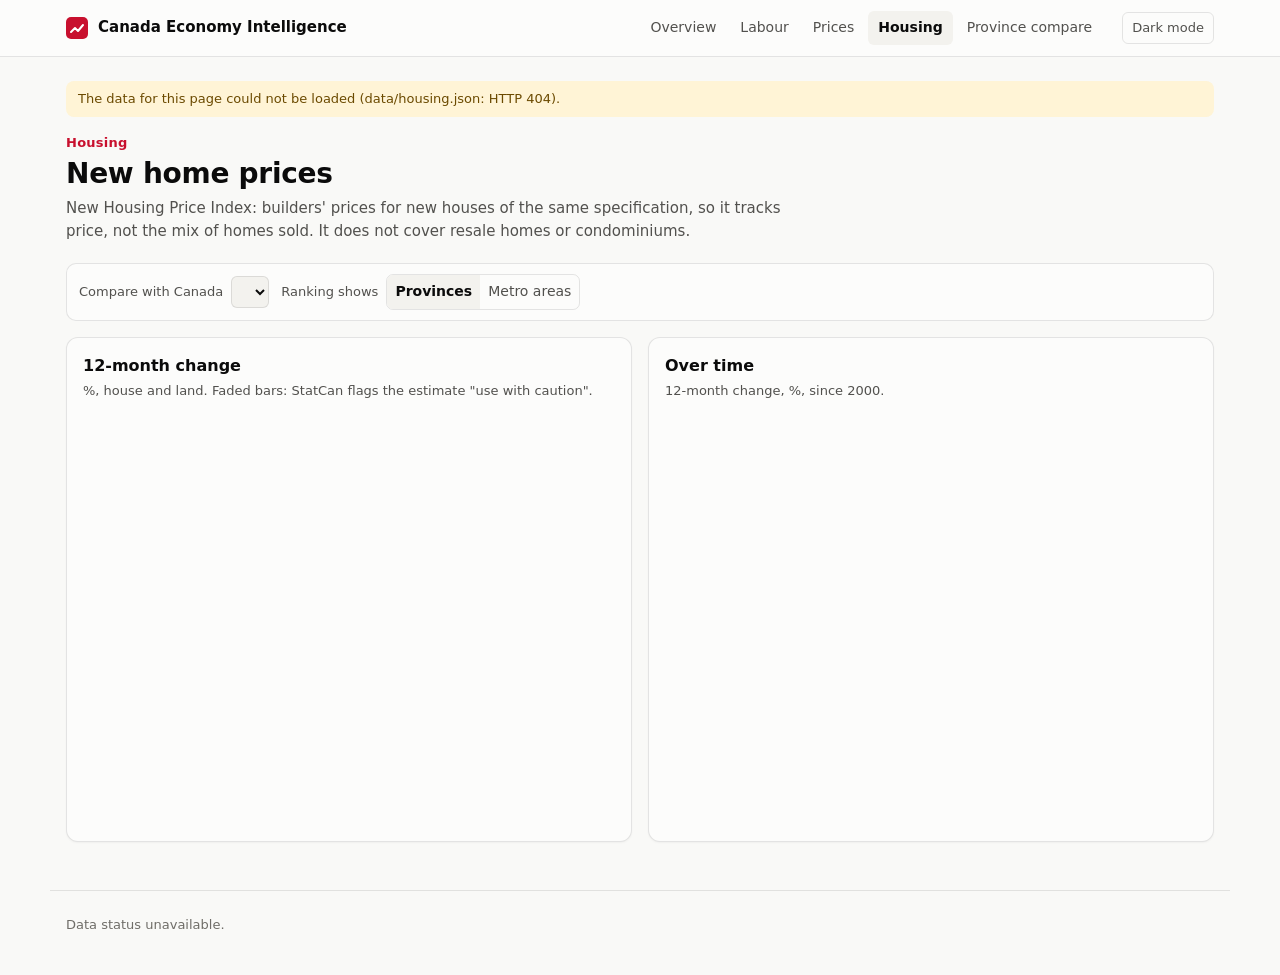
==== site/housing.html @ 03321aa4 "Phase 5: five-page static dashboard with table views, dark mode and deploy workflow" ====
<!doctype html>
<html lang="en">
<head>
  <meta charset="utf-8">
  <meta name="viewport" content="width=device-width, initial-scale=1">
  <title>New housing prices</title>
  <meta name="description" content="New home prices by province and metro area from the New Housing Price Index.">
  <link rel="icon" href="assets/favicon.svg" type="image/svg+xml">
  <link rel="stylesheet" href="assets/style.css">
  <script src="assets/plotly.min.js"></script>
  <script src="assets/app.js"></script>
</head>
<body>
<header id="top"></header>
<main>
  <div class="page-head">
    <div class="eyebrow">Housing</div>
    <h1>New home prices</h1>
    <p>New Housing Price Index: builders' prices for new houses of the same specification, so it tracks price,
      not the mix of homes sold. It does not cover resale homes or condominiums.</p>
  </div>

  <div class="filters">
    <label>Compare with Canada <select id="geo"></select></label>
    <label>Ranking shows
      <span class="seg" id="level">
        <button type="button" data-level="province" aria-pressed="true">Provinces</button>
        <button type="button" data-level="metro" aria-pressed="false">Metro areas</button>
      </span>
    </label>
  </div>

  <div class="grid grid-2">
    <div class="card">
      <h2 id="rank-title">12-month change</h2>
      <p class="sub">%, house and land. Faded bars: StatCan flags the estimate "use with caution".</p>
      <div class="chart tall" id="rank" role="img" aria-label="New home price change by geography"></div>
    </div>
    <div class="card">
      <h2 id="trend-title">Over time</h2>
      <p class="sub">12-month change, %, since 2000.</p>
      <div class="chart tall" id="trend" role="img" aria-label="New home price change over time"></div>
    </div>
  </div>
</main>
<footer id="foot"></footer>

<script>
App.init();
let data, geo = "Ontario", level = "province";

function render() {
  const rows = data.latest.filter((r) => r.geo_level === level).sort((a, b) => a.yoy_pct - b.yoy_pct);
  const canada = data.latest.find((r) => r.geo === "Canada");
  document.getElementById("rank-title").textContent =
    `12-month change, ${App.month(canada.month)} (Canada ${App.signed(canada.yoy_pct)}%)`;
  App.chart("rank", (t) => ({
    data: [{ y: rows.map((r) => r.geo.replace(/, [^,]+$/, "")), x: rows.map((r) => r.yoy_pct), type: "bar", orientation: "h",
      marker: { color: rows.map((r) => (r.geo === geo ? t.s2 : t.s1)), opacity: rows.map((r) => (r.use_with_caution ? 0.4 : 1)) },
      customdata: rows.map((r) => (r.use_with_caution ? " (use with caution)" : "")),
      hovertemplate: "%{y}: %{x:+.1f}%%{customdata}<extra></extra>" }],
    layout: { hovermode: "closest", bargap: 0.3, margin: { t: 26 },
      xaxis: { type: "linear", ticksuffix: "%", showgrid: true, zeroline: true, hoverformat: "" },
      yaxis: { showgrid: false, tickfont: { size: 11 } },
      shapes: [{ type: "line", xref: "x", yref: "paper", x0: canada.yoy_pct, x1: canada.yoy_pct, y0: 0, y1: 1,
        line: { color: t.ink2, width: 1 } }],
      annotations: [{ x: canada.yoy_pct, y: 1, xref: "x", yref: "paper", yanchor: "bottom", text: "Canada",
        showarrow: false, font: { size: 11, color: t.ink2 } }] },
  }), () => ({ head: ["Geography", "12-month change (%)", "Use with caution?"],
    rows: [...rows].reverse().map((r) => [r.geo, App.signed(r.yoy_pct), r.use_with_caution ? "yes" : "no"]) }));

  const a = data.series.Canada, b = data.series[geo];
  document.getElementById("trend-title").textContent = `${geo} vs Canada`;
  App.chart("trend", (t) => ({
    data: [
      { x: App.dates(a.month), y: a.v, type: "scatter", mode: "lines", name: "Canada",
        line: { color: t.s1, width: 2 }, hovertemplate: "%{y:+.1f}%<extra>Canada</extra>" },
      ...(geo === "Canada" ? [] : [{ x: App.dates(b.month), y: b.v, type: "scatter", mode: "lines", name: geo,
        line: { color: t.s2, width: 2 }, hovertemplate: `%{y:+.1f}%<extra>${geo}</extra>` }]),
    ],
    layout: { showlegend: true, yaxis: { ticksuffix: "%", zeroline: true } },
  }), () => ({ head: ["Month", "Canada (%)", `${geo} (%)`],
    rows: b.month.map((m, i) => [App.month(m), App.signed(a.v[a.month.indexOf(m)]), App.signed(b.v[i])]).reverse() }));
}

(async () => {
  try {
    data = await App.json("housing");
    App.geoSelect("geo", data.geos.filter((g) => g !== "Canada"), geo, (g) => { geo = g; render(); });
    document.querySelectorAll("#level button").forEach((btn) => btn.addEventListener("click", () => {
      document.querySelectorAll("#level button").forEach((x) => x.setAttribute("aria-pressed", x === btn));
      level = btn.dataset.level; render();
    }));
    render();
  } catch (err) { App.fail(err); }
})();
</script>
</body>
</html>
---- site/assets/style.css ----
/* Canada Economy Intelligence Platform: one stylesheet for every page.
   Colours are tokens, defined once for light and once for dark. Dark values are chosen
   steps of the same ramps, validated against the dark surface, not an automatic inversion. */

:root {
  color-scheme: light;
  --page: #f9f9f7;
  --surface: #fcfcfb;
  --surface-2: #f3f2ee;
  --ink: #0b0b0b;
  --ink-2: #52514e;
  --muted: #6f6d68;
  --grid: #e1e0d9;
  --axis: #c3c2b7;
  --border: rgba(11, 11, 11, 0.10);
  --accent: #c8102e;           /* Canadian red: brand accent only, never a data colour */
  --s1: #2a78d6;               /* series slot 1, blue */
  --s2: #eb6834;               /* series slot 2, orange */
  --s3: #1baf7a;               /* series slot 3, aqua */
  --neutral: #a9a79f;          /* de-emphasised marks */
  --band: rgba(42, 120, 214, 0.10);
  --pos: #2a78d6;              /* diverging pole: up */
  --neg: #e34948;              /* diverging pole: down */
  --good: #006300;
  --warn-bg: #fff4d6;
  --warn-ink: #6b4a00;
  --shadow: 0 1px 2px rgba(11, 11, 11, 0.04);
}

@media (prefers-color-scheme: dark) {
  :root:not([data-theme="light"]) {
    color-scheme: dark;
    --page: #0d0d0d;
    --surface: #1a1a19;
    --surface-2: #232321;
    --ink: #ffffff;
    --ink-2: #c3c2b7;
    --muted: #9c9a92;
    --grid: #2c2c2a;
    --axis: #383835;
    --border: rgba(255, 255, 255, 0.10);
    --accent: #ff5a6e;
    --s1: #3987e5;
    --s2: #d95926;
    --s3: #199e70;
    --neutral: #5d5c57;
    --band: rgba(57, 135, 229, 0.16);
    --pos: #3987e5;
    --neg: #e66767;
    --good: #0ca30c;
    --warn-bg: #3a2f12;
    --warn-ink: #f5d27a;
    --shadow: none;
  }
}
:root[data-theme="dark"] {
  color-scheme: dark;
  --page: #0d0d0d;
  --surface: #1a1a19;
  --surface-2: #232321;
  --ink: #ffffff;
  --ink-2: #c3c2b7;
  --muted: #9c9a92;
  --grid: #2c2c2a;
  --axis: #383835;
  --border: rgba(255, 255, 255, 0.10);
  --accent: #ff5a6e;
  --s1: #3987e5;
  --s2: #d95926;
  --s3: #199e70;
  --neutral: #5d5c57;
  --band: rgba(57, 135, 229, 0.16);
  --pos: #3987e5;
  --neg: #e66767;
  --good: #0ca30c;
  --warn-bg: #3a2f12;
  --warn-ink: #f5d27a;
  --shadow: none;
}

* { box-sizing: border-box; }
html { -webkit-text-size-adjust: 100%; }
body {
  margin: 0;
  background: var(--page);
  color: var(--ink);
  font: 15px/1.55 system-ui, -apple-system, "Segoe UI", Roboto, sans-serif;
}
a { color: var(--s1); }
a:focus-visible, button:focus-visible, select:focus-visible, summary:focus-visible {
  outline: 2px solid var(--s1); outline-offset: 2px; border-radius: 4px;
}

/* ---------- header and nav ---------- */
.top {
  background: var(--surface);
  border-bottom: 1px solid var(--border);
  position: sticky; top: 0; z-index: 10;
}
.top-inner {
  max-width: 1180px; margin: 0 auto; padding: 0 16px;
  display: flex; align-items: center; gap: 20px; min-height: 56px; flex-wrap: wrap;
}
.brand { display: flex; align-items: center; gap: 10px; font-weight: 650; color: var(--ink); text-decoration: none; }
.brand-mark { width: 22px; height: 22px; flex: none; }
.nav { display: flex; gap: 4px; flex-wrap: wrap; margin-left: auto; }
.nav a {
  color: var(--ink-2); text-decoration: none; padding: 6px 10px; border-radius: 6px; font-size: 14px;
}
.nav a:hover { background: var(--surface-2); color: var(--ink); }
.nav a[aria-current="page"] { color: var(--ink); background: var(--surface-2); font-weight: 600; }
.theme-btn {
  border: 1px solid var(--border); background: transparent; color: var(--ink-2);
  border-radius: 6px; padding: 5px 9px; cursor: pointer; font: inherit; font-size: 13px;
}

main { max-width: 1180px; margin: 0 auto; padding: 24px 16px 48px; }
.page-head { margin: 8px 0 20px; }
.page-head h1 { font-size: 28px; line-height: 1.2; margin: 0 0 6px; letter-spacing: -0.01em; }
.page-head p { margin: 0; color: var(--ink-2); max-width: 760px; }
.eyebrow { color: var(--accent); font-size: 13px; font-weight: 600; letter-spacing: 0.02em; margin-bottom: 4px; }

/* ---------- filters: one row above the charts it scopes ---------- */
.filters {
  display: flex; gap: 12px; align-items: center; flex-wrap: wrap;
  margin: 0 0 16px; padding: 10px 12px; background: var(--surface);
  border: 1px solid var(--border); border-radius: 10px;
}
.filters label { font-size: 13px; color: var(--ink-2); display: flex; align-items: center; gap: 8px; }
select { max-width: 100%; min-width: 0; }
.filters label { min-width: 0; max-width: 100%; flex-wrap: wrap; }
#scorecard th { white-space: normal; vertical-align: bottom; min-width: 64px; }
select, .seg button {
  font: inherit; font-size: 14px; color: var(--ink); background: var(--surface-2);
  border: 1px solid var(--border); border-radius: 6px; padding: 6px 8px;
}
.seg { display: inline-flex; border: 1px solid var(--border); border-radius: 7px; overflow: hidden; }
.seg button { border: 0; border-radius: 0; cursor: pointer; background: transparent; color: var(--ink-2); }
.seg button[aria-pressed="true"] { background: var(--surface-2); color: var(--ink); font-weight: 600; }

/* ---------- cards and grid ---------- */
.grid { display: grid; gap: 16px; }
.grid-2 { grid-template-columns: repeat(2, minmax(0, 1fr)); }
.grid-3 { grid-template-columns: repeat(3, minmax(0, 1fr)); }
@media (max-width: 900px) { .grid-2, .grid-3 { grid-template-columns: minmax(0, 1fr); } }
@media (min-width: 560px) and (max-width: 900px) { .tiles.grid-3 { grid-template-columns: repeat(2, minmax(0, 1fr)); } }

.card {
  background: var(--surface); border: 1px solid var(--border); border-radius: 12px;
  padding: 16px 16px 12px; box-shadow: var(--shadow); min-width: 0;
}
.card h2 { font-size: 16px; margin: 0 0 2px; }
.card .sub { color: var(--ink-2); font-size: 13px; margin: 0 0 8px; }
.card .note { color: var(--muted); font-size: 12.5px; margin: 8px 0 0; }
.section-title { font-size: 18px; margin: 32px 0 12px; }

.chart { width: 100%; height: 320px; }
.chart.tall { height: 420px; }
.chart.short { height: 240px; }

/* ---------- stat tiles ---------- */
.tile { display: flex; flex-direction: column; gap: 2px; }
.tile .label { font-size: 13px; color: var(--ink-2); }
.tile .value { font-size: 34px; font-weight: 650; line-height: 1.15; letter-spacing: -0.02em; }
.tile .delta { font-size: 13px; color: var(--ink-2); }
.tile .asof { font-size: 12px; color: var(--muted); margin-top: auto; }
.tile svg { width: 100%; height: 40px; margin: 6px 0 2px; display: block; }
.pill {
  display: inline-block; font-size: 11.5px; padding: 1px 7px; border-radius: 999px;
  border: 1px solid var(--border); color: var(--ink-2); white-space: nowrap;
}
.pill.sig { border-color: var(--ink-2); color: var(--ink); }

/* ---------- table views ---------- */
details.data { margin-top: 8px; }
details.data summary { cursor: pointer; color: var(--ink-2); font-size: 13px; }
.table-wrap { max-height: 280px; overflow: auto; margin-top: 8px; border: 1px solid var(--border); border-radius: 8px; }
table { border-collapse: collapse; width: 100%; font-size: 13px; }
th, td { padding: 6px 10px; text-align: right; border-bottom: 1px solid var(--grid); white-space: nowrap; }
th:first-child, td:first-child { text-align: left; }
th { position: sticky; top: 0; background: var(--surface-2); font-weight: 600; color: var(--ink-2); }
td { font-variant-numeric: tabular-nums; }
th.sortable { cursor: pointer; }
th.sortable:hover { color: var(--ink); }

/* ---------- lists and notices ---------- */
.anoms { list-style: none; margin: 0; padding: 0; }
.anoms li { padding: 10px 0; border-bottom: 1px solid var(--grid); display: flex; gap: 12px; align-items: baseline; }
.anoms li:last-child { border-bottom: 0; }
.anoms .z { font-variant-numeric: tabular-nums; color: var(--ink-2); font-size: 13px; min-width: 64px; }
.notice {
  background: var(--warn-bg); color: var(--warn-ink); border-radius: 8px;
  padding: 8px 12px; font-size: 13px; margin: 0 0 16px;
}
.verdict { font-size: 13px; padding: 8px 10px; border-radius: 8px; background: var(--surface-2); color: var(--ink-2); margin-top: 8px; }
.verdict b { color: var(--ink); }

/* ---------- footer ---------- */
footer {
  max-width: 1180px; margin: 0 auto; padding: 24px 16px 40px; color: var(--muted); font-size: 13px;
  border-top: 1px solid var(--border);
}
footer a { color: var(--ink-2); }
.health { display: inline-flex; align-items: center; gap: 6px; }
.dot { width: 8px; height: 8px; border-radius: 50%; display: inline-block; }

@media (max-width: 560px) {
  .page-head h1 { font-size: 23px; }
  .tile .value { font-size: 28px; }
  .chart { height: 280px; }
  .chart.tall { height: 360px; }
  .nav { margin-left: 0; }
}
@media print { .top, .filters, details.data, .theme-btn { display: none; } }
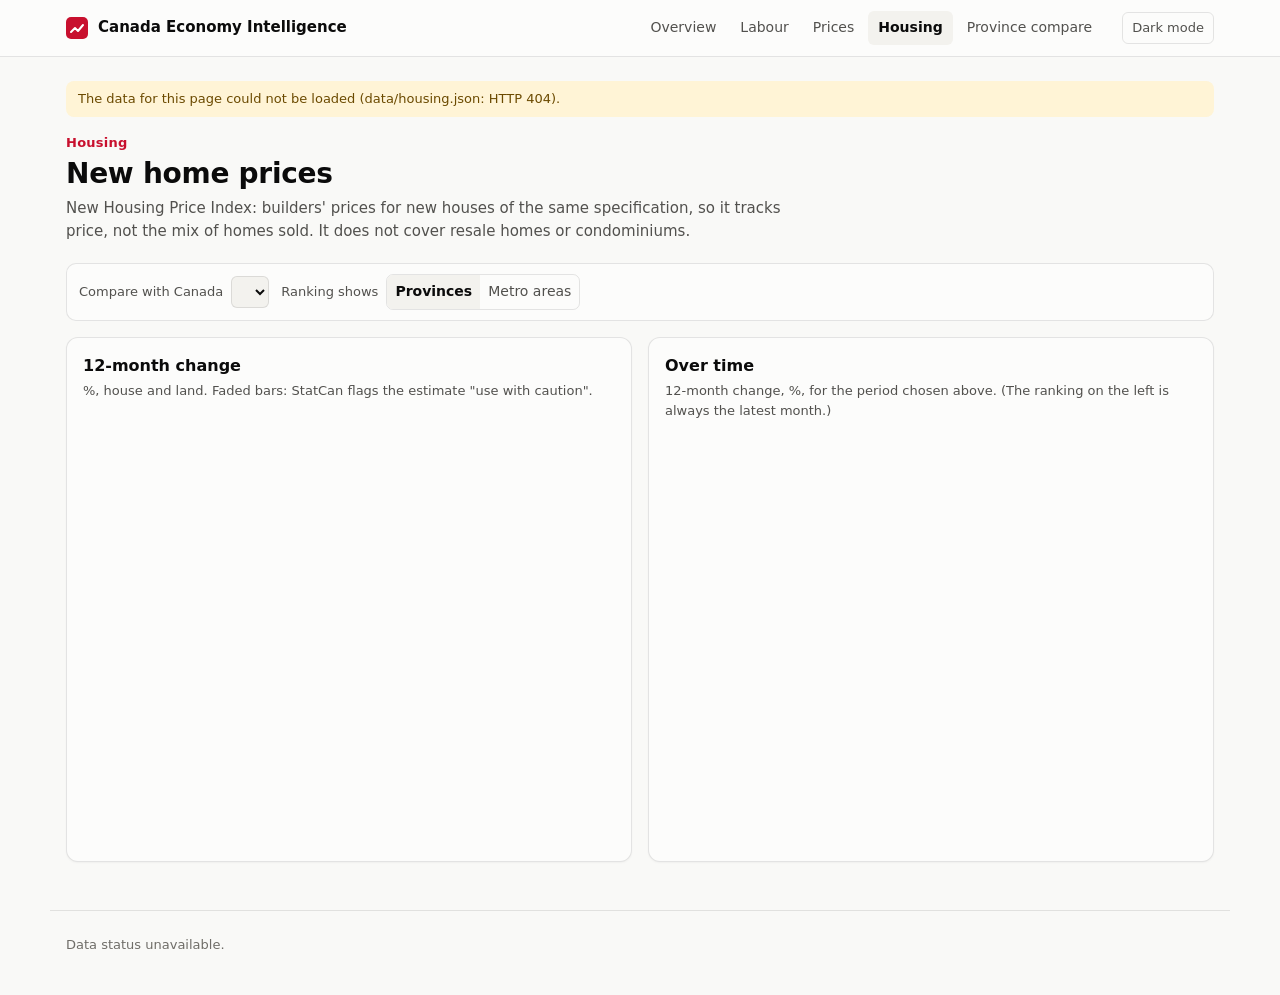
==== commit 32a6da37: "Dashboard: date range control with presets and Month/Year custom range over full StatCan history" ====
--- a/site/housing.html
+++ b/site/housing.html
@@ -28,6 +28,7 @@
         <button type="button" data-level="metro" aria-pressed="false">Metro areas</button>
       </span>
     </label>
+    <div class="range" id="range"></div>
   </div>
 
   <div class="grid grid-2">
@@ -38,7 +39,7 @@
     </div>
     <div class="card">
       <h2 id="trend-title">Over time</h2>
-      <p class="sub">12-month change, %, since 2000.</p>
+      <p class="sub">12-month change, %, for the period chosen above. (The ranking on the left is always the latest month.)</p>
       <div class="chart tall" id="trend" role="img" aria-label="New home price change over time"></div>
     </div>
   </div>
@@ -47,7 +48,7 @@
 
 <script>
 App.init();
-let data, geo = "Ontario", level = "province";
+let data, range, geo = "Ontario", level = "province";
 
 function render() {
   const rows = data.latest.filter((r) => r.geo_level === level).sort((a, b) => a.yoy_pct - b.yoy_pct);
@@ -69,7 +70,8 @@
   }), () => ({ head: ["Geography", "12-month change (%)", "Use with caution?"],
     rows: [...rows].reverse().map((r) => [r.geo, App.signed(r.yoy_pct), r.use_with_caution ? "yes" : "no"]) }));
 
-  const a = data.series.Canada, b = data.series[geo];
+  const r = range.get();
+  const a = App.sliceRange(data.series.Canada, r), b = App.sliceRange(data.series[geo], r);
   document.getElementById("trend-title").textContent = `${geo} vs Canada`;
   App.chart("trend", (t) => ({
     data: [
@@ -86,7 +88,15 @@
 (async () => {
   try {
     data = await App.json("housing");
-    App.geoSelect("geo", data.geos.filter((g) => g !== "Canada"), geo, (g) => { geo = g; render(); });
+    // Earliest month: the first month where either line has a 12-month change to show.
+    const bounds = () => {
+      const firsts = [data.series.Canada, data.series[geo]].map((c) => c.month[c.v.findIndex((v) => v != null)]);
+      const m = data.series.Canada.month;
+      range.setBounds(firsts.sort()[0], m[m.length - 1]);
+    };
+    range = App.rangeControl("range", render);
+    App.geoSelect("geo", data.geos.filter((g) => g !== "Canada"), geo, (g) => { geo = g; bounds(); render(); });
+    bounds();
     document.querySelectorAll("#level button").forEach((btn) => btn.addEventListener("click", () => {
       document.querySelectorAll("#level button").forEach((x) => x.setAttribute("aria-pressed", x === btn));
       level = btn.dataset.level; render();
--- a/site/assets/style.css
+++ b/site/assets/style.css
@@ -138,6 +138,14 @@
 .seg button { border: 0; border-radius: 0; cursor: pointer; background: transparent; color: var(--ink-2); }
 .seg button[aria-pressed="true"] { background: var(--surface-2); color: var(--ink); font-weight: 600; }
 
+.range { display: flex; flex-wrap: wrap; gap: 8px 14px; align-items: center; }
+.custom-range { display: flex; flex-wrap: wrap; gap: 8px 16px; }
+.custom-range[hidden] { display: none; }
+.pick { display: inline-flex; align-items: center; gap: 6px; }
+.pick-label { font-size: 13px; color: var(--ink-2); }
+.range-note { flex-basis: 100%; font-size: 12.5px; color: var(--muted); }
+.seg { flex-wrap: wrap; }
+
 /* ---------- cards and grid ---------- */
 .grid { display: grid; gap: 16px; }
 .grid-2 { grid-template-columns: repeat(2, minmax(0, 1fr)); }
@@ -209,6 +217,16 @@
   .tile .value { font-size: 28px; }
   .chart { height: 280px; }
   .chart.tall { height: 360px; }
-  .nav { margin-left: 0; }
-}
+  /* Phones: brand and theme button share row one; page links become one swipeable row.
+     The header stops being sticky so it never covers a fifth of a small screen. */
+  .top { position: static; }
+  .top-inner { gap: 6px 12px; padding-top: 8px; padding-bottom: 6px; }
+  .theme-btn { order: 2; margin-left: auto; padding: 4px 8px; }
+  .brand { font-size: 14px; gap: 8px; }
+  .nav { order: 3; width: 100%; margin: 0 -16px; padding: 0 16px; flex-wrap: nowrap; overflow-x: auto;
+         scrollbar-width: none; -webkit-overflow-scrolling: touch; }
+  .nav::-webkit-scrollbar { display: none; }
+  .nav a { white-space: nowrap; }
+}
+@media (max-width: 380px) { .brand-long { display: none; } }
 @media print { .top, .filters, details.data, .theme-btn { display: none; } }
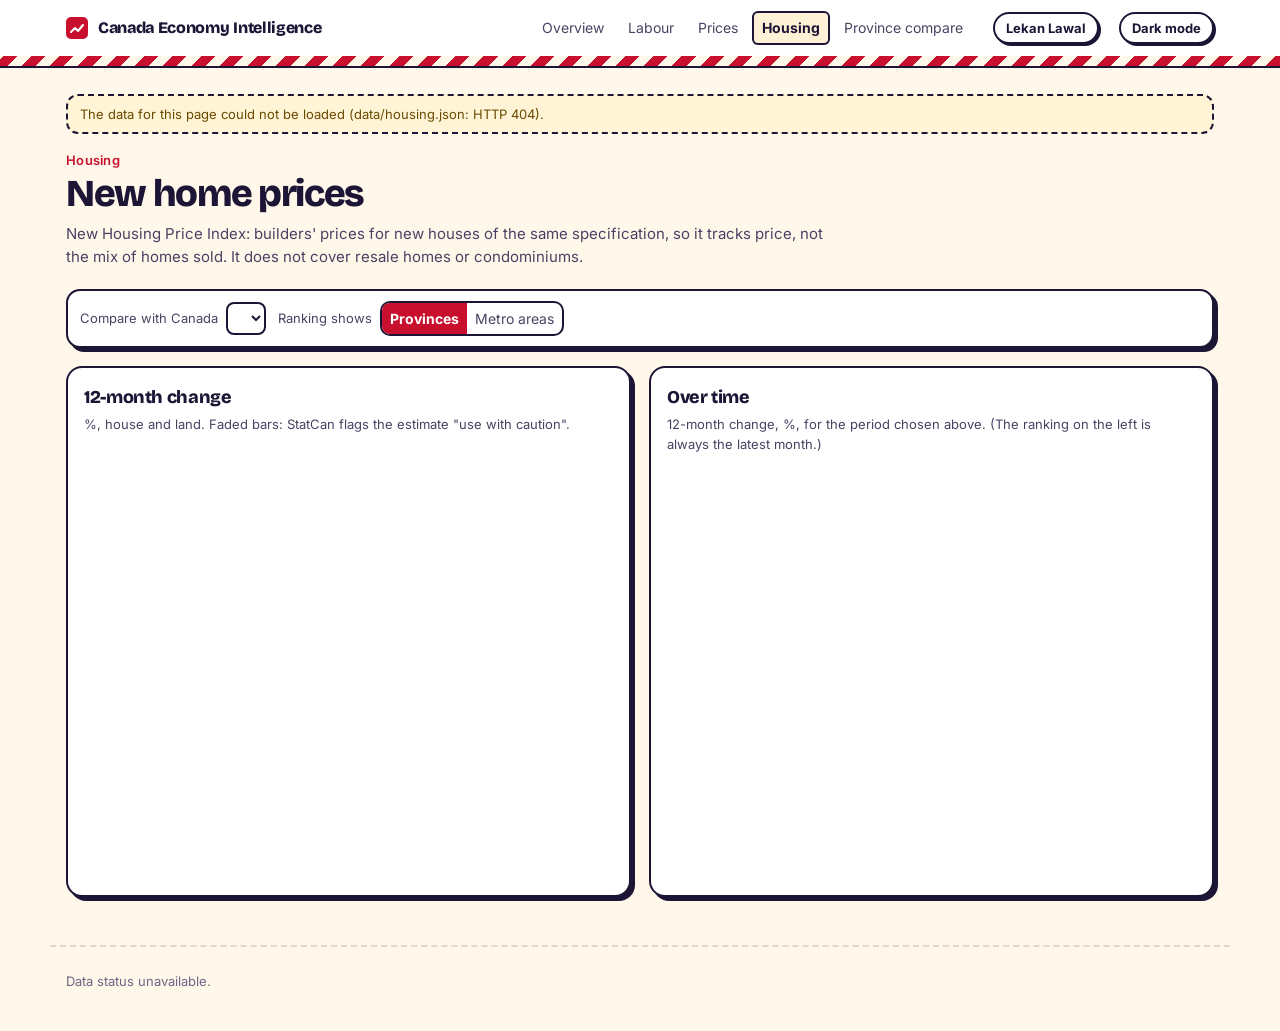
==== commit 30c180d7: "Portfolio bar: a way back to all projects, and island tour progress Co-Authored-By: Claude Opus 5.5 " ====
--- a/site/housing.html
+++ b/site/housing.html
@@ -9,6 +9,7 @@
   <link rel="stylesheet" href="assets/style.css">
   <script src="assets/plotly.min.js"></script>
   <script src="assets/app.js"></script>
+<script src="https://lekanlawal1.github.io/portfolio-site/portfolio-bar.js" data-project="econ" defer></script>
 </head>
 <body>
 <header id="top"></header>
--- a/site/assets/style.css
+++ b/site/assets/style.css
@@ -1,18 +1,20 @@
+@import url("https://fonts.googleapis.com/css2?family=Bricolage+Grotesque:opsz,wght@12..96,600;12..96,800&family=Inter:wght@400;500;600;700&display=swap");
 /* Canada Economy Intelligence Platform: one stylesheet for every page.
    Colours are tokens, defined once for light and once for dark. Dark values are chosen
    steps of the same ramps, validated against the dark surface, not an automatic inversion. */
 
 :root {
   color-scheme: light;
-  --page: #f9f9f7;
-  --surface: #fcfcfb;
-  --surface-2: #f3f2ee;
-  --ink: #0b0b0b;
-  --ink-2: #52514e;
-  --muted: #6f6d68;
-  --grid: #e1e0d9;
-  --axis: #c3c2b7;
-  --border: rgba(11, 11, 11, 0.10);
+  --page: #FFF7EA;
+  --surface: #FFFFFF;
+  --surface-2: #FFF1D6;
+  --ink: #1D1535;
+  --ink-2: #4A4263;
+  --muted: #6E6787;
+  --grid: #EADFCB;
+  --axis: #C9BCA3;
+  --border: rgba(29, 21, 53, 0.14);
+  --edge: #1D1535;               /* the portfolio's ink outline */
   --accent: #c8102e;           /* Canadian red: brand accent only, never a data colour */
   --s1: #2a78d6;               /* series slot 1, blue */
   --s2: #eb6834;               /* series slot 2, orange */
@@ -24,21 +26,22 @@
   --good: #006300;
   --warn-bg: #fff4d6;
   --warn-ink: #6b4a00;
-  --shadow: 0 1px 2px rgba(11, 11, 11, 0.04);
+  --shadow: 4px 4px 0 var(--edge);
 }
 
 @media (prefers-color-scheme: dark) {
   :root:not([data-theme="light"]) {
     color-scheme: dark;
-    --page: #0d0d0d;
-    --surface: #1a1a19;
-    --surface-2: #232321;
-    --ink: #ffffff;
-    --ink-2: #c3c2b7;
-    --muted: #9c9a92;
-    --grid: #2c2c2a;
-    --axis: #383835;
-    --border: rgba(255, 255, 255, 0.10);
+    --page: #15112B;
+    --surface: #1D1840;
+    --surface-2: #2A2357;
+    --ink: #FFF4E2;
+    --ink-2: #D6CDEB;
+    --muted: #A79FC4;
+    --grid: #2E2758;
+    --axis: #463D7A;
+    --border: rgba(255, 244, 226, 0.14);
+    --edge: #070513;
     --accent: #ff5a6e;
     --s1: #3987e5;
     --s2: #d95926;
@@ -50,20 +53,21 @@
     --good: #0ca30c;
     --warn-bg: #3a2f12;
     --warn-ink: #f5d27a;
-    --shadow: none;
+    --shadow: 4px 4px 0 var(--edge);
   }
 }
 :root[data-theme="dark"] {
   color-scheme: dark;
-  --page: #0d0d0d;
-  --surface: #1a1a19;
-  --surface-2: #232321;
-  --ink: #ffffff;
-  --ink-2: #c3c2b7;
-  --muted: #9c9a92;
-  --grid: #2c2c2a;
-  --axis: #383835;
-  --border: rgba(255, 255, 255, 0.10);
+  --page: #15112B;
+  --surface: #1D1840;
+  --surface-2: #2A2357;
+  --ink: #FFF4E2;
+  --ink-2: #D6CDEB;
+  --muted: #A79FC4;
+  --grid: #2E2758;
+  --axis: #463D7A;
+  --border: rgba(255, 244, 226, 0.14);
+    --edge: #070513;
   --accent: #ff5a6e;
   --s1: #3987e5;
   --s2: #d95926;
@@ -75,7 +79,7 @@
   --good: #0ca30c;
   --warn-bg: #3a2f12;
   --warn-ink: #f5d27a;
-  --shadow: none;
+  --shadow: 4px 4px 0 var(--edge);
 }
 
 * { box-sizing: border-box; }
@@ -84,7 +88,7 @@
   margin: 0;
   background: var(--page);
   color: var(--ink);
-  font: 15px/1.55 system-ui, -apple-system, "Segoe UI", Roboto, sans-serif;
+  font: 15px/1.55 Inter, system-ui, -apple-system, "Segoe UI", Roboto, sans-serif;
 }
 a { color: var(--s1); }
 a:focus-visible, button:focus-visible, select:focus-visible, summary:focus-visible {
@@ -94,49 +98,55 @@
 /* ---------- header and nav ---------- */
 .top {
   background: var(--surface);
-  border-bottom: 1px solid var(--border);
+  border-bottom: 2.5px solid var(--edge);
   position: sticky; top: 0; z-index: 10;
 }
+/* the striped band in the project's colour, as on the portfolio */
+.top::after { content: ""; position: absolute; left: 0; right: 0; top: 100%; height: 10px; border-bottom: 2.5px solid var(--edge);
+  background: var(--page) repeating-linear-gradient(-45deg, var(--accent) 0 10px, transparent 10px 20px); }
+h1, h2, .brand, .section-title, .tile .value { font-family: "Bricolage Grotesque", Inter, system-ui, sans-serif; }
 .top-inner {
   max-width: 1180px; margin: 0 auto; padding: 0 16px;
   display: flex; align-items: center; gap: 20px; min-height: 56px; flex-wrap: wrap;
 }
-.brand { display: flex; align-items: center; gap: 10px; font-weight: 650; color: var(--ink); text-decoration: none; }
+.brand { display: flex; align-items: center; gap: 10px; font-weight: 800; letter-spacing: -0.02em; font-size: 16px; color: var(--ink); text-decoration: none; }
+.home-link { font-size: 13px; font-weight: 700; color: var(--ink); text-decoration: none; padding: 4px 11px; border: 2px solid var(--edge); border-radius: 999px; background: var(--surface); box-shadow: 2px 2px 0 var(--edge); white-space: nowrap; }
+.home-link:hover { transform: translate(-1px, -1px); }
 .brand-mark { width: 22px; height: 22px; flex: none; }
 .nav { display: flex; gap: 4px; flex-wrap: wrap; margin-left: auto; }
 .nav a {
   color: var(--ink-2); text-decoration: none; padding: 6px 10px; border-radius: 6px; font-size: 14px;
 }
 .nav a:hover { background: var(--surface-2); color: var(--ink); }
-.nav a[aria-current="page"] { color: var(--ink); background: var(--surface-2); font-weight: 600; }
+.nav a[aria-current="page"] { color: var(--ink); background: var(--surface-2); font-weight: 700; box-shadow: inset 0 0 0 2px var(--edge); }
 .theme-btn {
-  border: 1px solid var(--border); background: transparent; color: var(--ink-2);
-  border-radius: 6px; padding: 5px 9px; cursor: pointer; font: inherit; font-size: 13px;
-}
-
-main { max-width: 1180px; margin: 0 auto; padding: 24px 16px 48px; }
+  border: 2px solid var(--edge); background: var(--surface); color: var(--ink);
+  border-radius: 999px; padding: 4px 11px; cursor: pointer; font: inherit; font-size: 13px; font-weight: 700; box-shadow: 2px 2px 0 var(--edge);
+}
+
+main { max-width: 1180px; margin: 0 auto; padding: 36px 16px 48px; }
 .page-head { margin: 8px 0 20px; }
-.page-head h1 { font-size: 28px; line-height: 1.2; margin: 0 0 6px; letter-spacing: -0.01em; }
+.page-head h1 { font-size: 38px; line-height: 1.05; margin: 0 0 8px; letter-spacing: -0.035em; font-weight: 800; }
 .page-head p { margin: 0; color: var(--ink-2); max-width: 760px; }
 .eyebrow { color: var(--accent); font-size: 13px; font-weight: 600; letter-spacing: 0.02em; margin-bottom: 4px; }
 
 /* ---------- filters: one row above the charts it scopes ---------- */
 .filters {
   display: flex; gap: 12px; align-items: center; flex-wrap: wrap;
-  margin: 0 0 16px; padding: 10px 12px; background: var(--surface);
-  border: 1px solid var(--border); border-radius: 10px;
+  margin: 0 0 18px; padding: 10px 12px; background: var(--surface);
+  border: 2.5px solid var(--edge); border-radius: 14px; box-shadow: var(--shadow);
 }
 .filters label { font-size: 13px; color: var(--ink-2); display: flex; align-items: center; gap: 8px; }
 select { max-width: 100%; min-width: 0; }
 .filters label { min-width: 0; max-width: 100%; flex-wrap: wrap; }
 #scorecard th { white-space: normal; vertical-align: bottom; min-width: 64px; }
 select, .seg button {
-  font: inherit; font-size: 14px; color: var(--ink); background: var(--surface-2);
-  border: 1px solid var(--border); border-radius: 6px; padding: 6px 8px;
-}
-.seg { display: inline-flex; border: 1px solid var(--border); border-radius: 7px; overflow: hidden; }
+  font: inherit; font-size: 14px; color: var(--ink); background: var(--surface);
+  border: 2px solid var(--edge); border-radius: 8px; padding: 5px 8px;
+}
+.seg { display: inline-flex; border: 2px solid var(--edge); border-radius: 10px; overflow: hidden; }
 .seg button { border: 0; border-radius: 0; cursor: pointer; background: transparent; color: var(--ink-2); }
-.seg button[aria-pressed="true"] { background: var(--surface-2); color: var(--ink); font-weight: 600; }
+.seg button[aria-pressed="true"] { background: var(--accent); color: #fff; font-weight: 700; }
 
 .range { display: flex; flex-wrap: wrap; gap: 8px 14px; align-items: center; }
 .custom-range { display: flex; flex-wrap: wrap; gap: 8px 16px; }
@@ -147,29 +157,42 @@
 .seg { flex-wrap: wrap; }
 
 /* ---------- cards and grid ---------- */
-.grid { display: grid; gap: 16px; }
+.grid { display: grid; gap: 18px; }
 .grid-2 { grid-template-columns: repeat(2, minmax(0, 1fr)); }
 .grid-3 { grid-template-columns: repeat(3, minmax(0, 1fr)); }
 @media (max-width: 900px) { .grid-2, .grid-3 { grid-template-columns: minmax(0, 1fr); } }
 @media (min-width: 560px) and (max-width: 900px) { .tiles.grid-3 { grid-template-columns: repeat(2, minmax(0, 1fr)); } }
 
 .card {
-  background: var(--surface); border: 1px solid var(--border); border-radius: 12px;
+  background: var(--surface); border: 2.5px solid var(--edge); border-radius: 16px;
   padding: 16px 16px 12px; box-shadow: var(--shadow); min-width: 0;
 }
-.card h2 { font-size: 16px; margin: 0 0 2px; }
+.card h2 { font-size: 18px; margin: 0 0 2px; letter-spacing: -0.02em; font-weight: 800; }
 .card .sub { color: var(--ink-2); font-size: 13px; margin: 0 0 8px; }
 .card .note { color: var(--muted); font-size: 12.5px; margin: 8px 0 0; }
-.section-title { font-size: 18px; margin: 32px 0 12px; }
+.section-title { font-size: 24px; margin: 36px 0 14px; letter-spacing: -0.03em; font-weight: 800; }
 
 .chart { width: 100%; height: 320px; }
 .chart.tall { height: 420px; }
 .chart.short { height: 240px; }
 
+/* ---------- "what it means for you" ---------- */
+.sowhat-head { display: flex; flex-wrap: wrap; align-items: baseline; justify-content: space-between; gap: 8px 16px; margin-top: 36px; }
+.sowhat-head .section-title { margin: 0; }
+.sowhat-geo { font-size: 13px; color: var(--ink-2); display: inline-flex; align-items: center; gap: 8px; }
+.sowhat-sub { color: var(--ink-2); font-size: 13.5px; margin: 6px 0 14px; max-width: 760px; }
+.sowhat-card { display: flex; flex-direction: column; gap: 6px; }
+.sowhat-card h3 { font-family: "Bricolage Grotesque", Inter, sans-serif; font-weight: 800; font-size: 22px; letter-spacing: -0.02em; line-height: 1.15; margin: 0 0 2px; }
+.sowhat-card p { margin: 0; font-size: 14px; color: var(--ink-2); }
+.sowhat-card p.note { margin-top: auto; padding-top: 6px; font-size: 12px; color: var(--muted); }
+.sowhat-who { display: inline-flex; align-items: center; gap: 8px; align-self: flex-start; font-size: 12px; font-weight: 700; color: var(--ink);
+  border: 2px solid var(--edge); border-radius: 999px; padding: 2px 10px 2px 4px; background: var(--surface-2); }
+.sowhat-who span { display: inline-grid; place-items: center; width: 20px; height: 20px; border-radius: 50%; background: var(--accent); color: #fff; font-size: 12px; }
+
 /* ---------- stat tiles ---------- */
 .tile { display: flex; flex-direction: column; gap: 2px; }
 .tile .label { font-size: 13px; color: var(--ink-2); }
-.tile .value { font-size: 34px; font-weight: 650; line-height: 1.15; letter-spacing: -0.02em; }
+.tile .value { font-size: 36px; font-weight: 800; line-height: 1.12; letter-spacing: -0.03em; }
 .tile .delta { font-size: 13px; color: var(--ink-2); }
 .tile .asof { font-size: 12px; color: var(--muted); margin-top: auto; }
 .tile svg { width: 100%; height: 40px; margin: 6px 0 2px; display: block; }
@@ -182,11 +205,11 @@
 /* ---------- table views ---------- */
 details.data { margin-top: 8px; }
 details.data summary { cursor: pointer; color: var(--ink-2); font-size: 13px; }
-.table-wrap { max-height: 280px; overflow: auto; margin-top: 8px; border: 1px solid var(--border); border-radius: 8px; }
+.table-wrap { max-height: 280px; overflow: auto; margin-top: 8px; border: 2px solid var(--edge); border-radius: 10px; }
 table { border-collapse: collapse; width: 100%; font-size: 13px; }
 th, td { padding: 6px 10px; text-align: right; border-bottom: 1px solid var(--grid); white-space: nowrap; }
 th:first-child, td:first-child { text-align: left; }
-th { position: sticky; top: 0; background: var(--surface-2); font-weight: 600; color: var(--ink-2); }
+th { position: sticky; top: 0; background: var(--surface-2); font-weight: 700; color: var(--ink); }
 td { font-variant-numeric: tabular-nums; }
 th.sortable { cursor: pointer; }
 th.sortable:hover { color: var(--ink); }
@@ -197,7 +220,7 @@
 .anoms li:last-child { border-bottom: 0; }
 .anoms .z { font-variant-numeric: tabular-nums; color: var(--ink-2); font-size: 13px; min-width: 64px; }
 .notice {
-  background: var(--warn-bg); color: var(--warn-ink); border-radius: 8px;
+  background: var(--warn-bg); color: var(--warn-ink); border-radius: 12px; border: 2px dashed var(--edge);
   padding: 8px 12px; font-size: 13px; margin: 0 0 16px;
 }
 .verdict { font-size: 13px; padding: 8px 10px; border-radius: 8px; background: var(--surface-2); color: var(--ink-2); margin-top: 8px; }
@@ -206,27 +229,83 @@
 /* ---------- footer ---------- */
 footer {
   max-width: 1180px; margin: 0 auto; padding: 24px 16px 40px; color: var(--muted); font-size: 13px;
-  border-top: 1px solid var(--border);
+  border-top: 2px dashed var(--border);
 }
 footer a { color: var(--ink-2); }
 .health { display: inline-flex; align-items: center; gap: 6px; }
 .dot { width: 8px; height: 8px; border-radius: 50%; display: inline-block; }
 
 @media (max-width: 560px) {
-  .page-head h1 { font-size: 23px; }
+  .page-head h1 { font-size: 28px; }
+  .home-link { order: 2; padding: 3px 9px; font-size: 12px; }
   .tile .value { font-size: 28px; }
   .chart { height: 280px; }
   .chart.tall { height: 360px; }
   /* Phones: brand and theme button share row one; page links become one swipeable row.
      The header stops being sticky so it never covers a fifth of a small screen. */
-  .top { position: static; }
+  .top { position: relative; }
+  main { padding-top: 28px; }
   .top-inner { gap: 6px 12px; padding-top: 8px; padding-bottom: 6px; }
-  .theme-btn { order: 2; margin-left: auto; padding: 4px 8px; }
+  .theme-btn { order: 2; margin-left: 0; padding: 3px 9px; }
+  .brand { margin-right: auto; }
   .brand { font-size: 14px; gap: 8px; }
   .nav { order: 3; width: 100%; margin: 0 -16px; padding: 0 16px; flex-wrap: nowrap; overflow-x: auto;
          scrollbar-width: none; -webkit-overflow-scrolling: touch; }
   .nav::-webkit-scrollbar { display: none; }
   .nav a { white-space: nowrap; }
 }
-@media (max-width: 380px) { .brand-long { display: none; } }
+@media (max-width: 560px) { .brand-long { display: none; } .brand { font-size: 15px; } }
 @media print { .top, .filters, details.data, .theme-btn { display: none; } }
+
+/* ---- your inflation rate */
+.mine { align-items: start; }
+.mine-tools { display: flex; gap: 8px; flex-wrap: wrap; margin-bottom: 10px; }
+.mine-btn { font: 600 13px Inter, sans-serif; padding: 6px 12px; border: 2px solid var(--edge); border-radius: 999px; background: var(--surface-2); color: var(--ink); cursor: pointer; }
+.mine-btn:hover { background: var(--surface); }
+.mine-row { display: grid; grid-template-columns: minmax(0, 1fr) 128px; gap: 12px; align-items: center; padding: 8px 0; border-top: 1px solid var(--grid); }
+.mine-row:first-child { border-top: 0; }
+.mine-label b { display: block; font-size: 14px; }
+.mine-label small { display: block; font-size: 12px; color: var(--muted); line-height: 1.35; }
+.mine-input { display: flex; align-items: center; gap: 4px; border: 2px solid var(--border); border-radius: 10px; padding: 0 8px; background: var(--surface); }
+.mine-input:focus-within { border-color: var(--s1); }
+.mine-input span { color: var(--muted); font-weight: 600; }
+.mine-input input { width: 100%; border: 0; background: transparent; color: var(--ink); font: 600 15px Inter, sans-serif; padding: 8px 0; text-align: right; font-variant-numeric: tabular-nums; }
+.mine-input input:focus { outline: none; }
+.mine-total { margin: 10px 0 0; font-size: 14px; color: var(--ink-2); text-align: right; }
+.mine-hero { display: grid; grid-template-columns: 1fr 1fr; gap: 10px; }
+.mine-hero div { background: var(--surface-2); border-radius: 14px; padding: 12px 14px; }
+.mine-hero span { display: block; font-size: 12.5px; color: var(--ink-2); font-weight: 600; }
+.mine-hero b { display: block; font: 800 34px/1.1 "Bricolage Grotesque", Inter, sans-serif; letter-spacing: -0.03em; color: var(--ink); margin-top: 2px; font-variant-numeric: tabular-nums; }
+.mine-hero div:last-child b { color: var(--ink-2); }
+.mine-sentence { font-size: 14.5px; color: var(--ink); margin: 12px 0 4px; }
+.mine-h3 { font-size: 15px; margin: 16px 0 4px; }
+.mine-legend { font-size: 12px; color: var(--muted); margin: 0 0 8px; display: flex; flex-wrap: wrap; align-items: center; gap: 4px 10px; }
+.mine-legend i { display: inline-block; width: 10px; height: 10px; border-radius: 2px; margin-right: -6px; }
+.mine-legend i.up, .mine-track .fill.up { background: var(--pos); }
+.mine-legend i.down, .mine-track .fill.down { background: var(--neg); }
+.mine-legend span { margin-left: auto; }
+.mine-bar { display: grid; grid-template-columns: minmax(0, 150px) minmax(0, 1fr) 76px; gap: 10px; align-items: center; padding: 4px 2px; border-radius: 6px; cursor: default; }
+.mine-bar:hover, .mine-bar:focus { background: var(--surface-2); outline: none; }
+.mine-bar-label { font-size: 13px; color: var(--ink); white-space: nowrap; overflow: hidden; text-overflow: ellipsis; }
+.mine-bar-val { font-size: 13px; color: var(--ink-2); text-align: right; font-variant-numeric: tabular-nums; }
+.mine-track { position: relative; height: 14px; }
+.mine-track .zero { position: absolute; left: 50%; top: -3px; bottom: -3px; width: 1px; background: var(--axis); }
+.mine-track .fill { position: absolute; top: 2px; height: 10px; border-radius: 4px; }
+.mine-table { margin-top: 10px; font-size: 13px; }
+.mine-table summary { cursor: pointer; font-weight: 600; color: var(--ink-2); }
+.mine-table table { width: 100%; border-collapse: collapse; margin-top: 6px; }
+.mine-table th, .mine-table td { padding: 5px 6px; border-bottom: 1px solid var(--grid); text-align: left; }
+.mine-table .n { text-align: right; font-variant-numeric: tabular-nums; }
+.mine-result .note { font-size: 12px; color: var(--muted); margin: 12px 0 0; }
+.mine-tip { position: absolute; z-index: 30; max-width: 260px; background: var(--ink); color: var(--page); font-size: 12.5px; line-height: 1.45;
+  padding: 8px 10px; border-radius: 10px; pointer-events: none; box-shadow: 0 6px 20px rgba(0,0,0,.18); }
+.mine-tip b { display: block; margin-bottom: 2px; }
+@media (max-width: 560px) {
+  .mine-row { grid-template-columns: minmax(0, 1fr) 110px; }
+  .mine-bar { grid-template-columns: minmax(0, 1fr) auto; grid-template-areas: "label val" "track track"; gap: 2px 8px; padding: 5px 2px; }
+  .mine-bar-label { grid-area: label; white-space: normal; }
+  .mine-bar-val { grid-area: val; }
+  .mine-track { grid-area: track; }
+  .mine-hero b { font-size: 28px; }
+}
+#mine-section { scroll-margin-top: 84px; }
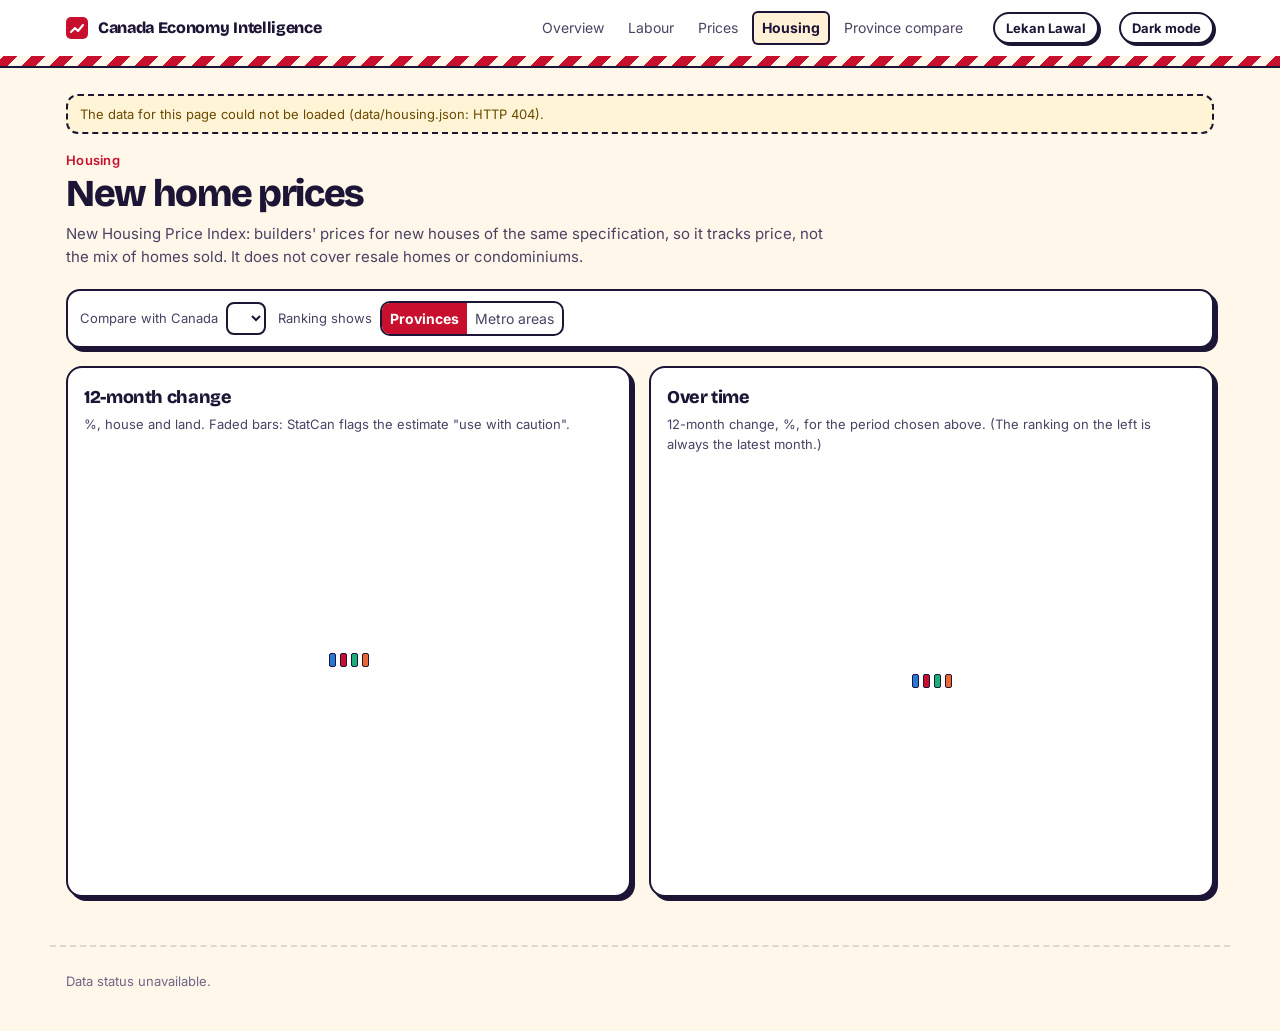
==== commit f1e756ba: "Show each page at once, with a loader in every chart The chart library (1.4 MB) loaded in the head a" ====
--- a/site/housing.html
+++ b/site/housing.html
@@ -7,8 +7,11 @@
   <meta name="description" content="New home prices by province and metro area from the New Housing Price Index.">
   <link rel="icon" href="assets/favicon.svg" type="image/svg+xml">
   <link rel="stylesheet" href="assets/style.css">
-  <script src="assets/plotly.min.js"></script>
-  <script src="assets/app.js"></script>
+  <!-- the saved light/dark choice, before anything is drawn, so the page never flashes the wrong theme -->
+  <script>try { const t = localStorage.getItem("theme"); if (t) document.documentElement.setAttribute("data-theme", t); } catch {}</script>
+  <!-- deferred: the page shows at once, with a loader in each chart, while the 1.4 MB chart library arrives -->
+  <script src="assets/plotly.min.js" defer></script>
+  <script src="assets/app.js" defer></script>
 <script src="https://lekanlawal1.github.io/portfolio-site/portfolio-bar.js" data-project="econ" defer></script>
 </head>
 <body>
@@ -36,18 +39,19 @@
     <div class="card">
       <h2 id="rank-title">12-month change</h2>
       <p class="sub">%, house and land. Faded bars: StatCan flags the estimate "use with caution".</p>
-      <div class="chart tall" id="rank" role="img" aria-label="New home price change by geography"></div>
+      <div class="chart tall" id="rank" role="img" aria-label="New home price change by geography"><span class="loading-bars" aria-hidden="true"><i></i><i></i><i></i><i></i></span></div>
     </div>
     <div class="card">
       <h2 id="trend-title">Over time</h2>
       <p class="sub">12-month change, %, for the period chosen above. (The ranking on the left is always the latest month.)</p>
-      <div class="chart tall" id="trend" role="img" aria-label="New home price change over time"></div>
+      <div class="chart tall" id="trend" role="img" aria-label="New home price change over time"><span class="loading-bars" aria-hidden="true"><i></i><i></i><i></i><i></i></span></div>
     </div>
   </div>
 </main>
 <footer id="foot"></footer>
 
 <script>
+addEventListener("DOMContentLoaded", () => {
 App.init();
 let data, range, geo = "Ontario", level = "province";
 
@@ -105,6 +109,7 @@
     render();
   } catch (err) { App.fail(err); }
 })();
+});
 </script>
 </body>
 </html>
--- a/site/assets/style.css
+++ b/site/assets/style.css
@@ -173,6 +173,17 @@
 .section-title { font-size: 24px; margin: 36px 0 14px; letter-spacing: -0.03em; font-weight: 800; }
 
 .chart { width: 100%; height: 320px; }
+/* Bouncing bars in each chart until it's drawn: a little bar chart coming to life.
+   Adapted from a loader on Uiverse.io by satyamchaudharydev (MIT). */
+.chart { position: relative; }
+.chart > .loading-bars { position: absolute; inset: 0; margin: auto; width: 44px; height: 30px; display: flex; align-items: flex-end; justify-content: center; gap: 4px; }
+.loading-bars i { width: 7px; height: 14px; background: var(--s1); border: 1.5px solid var(--edge); border-radius: 2px;
+  transform-origin: bottom; animation: loading-bars-grow 1s ease-in-out infinite; }
+.loading-bars i:nth-child(2) { animation-delay: .15s; background: var(--accent); }
+.loading-bars i:nth-child(3) { animation-delay: .3s; background: var(--s3); }
+.loading-bars i:nth-child(4) { animation-delay: .45s; background: var(--s2); }
+@keyframes loading-bars-grow { 0%, 100% { transform: scaleY(1); } 50% { transform: scaleY(1.9); } }
+@media (prefers-reduced-motion: reduce) { .loading-bars i { animation-duration: 2.4s; } }
 .chart.tall { height: 420px; }
 .chart.short { height: 240px; }
 
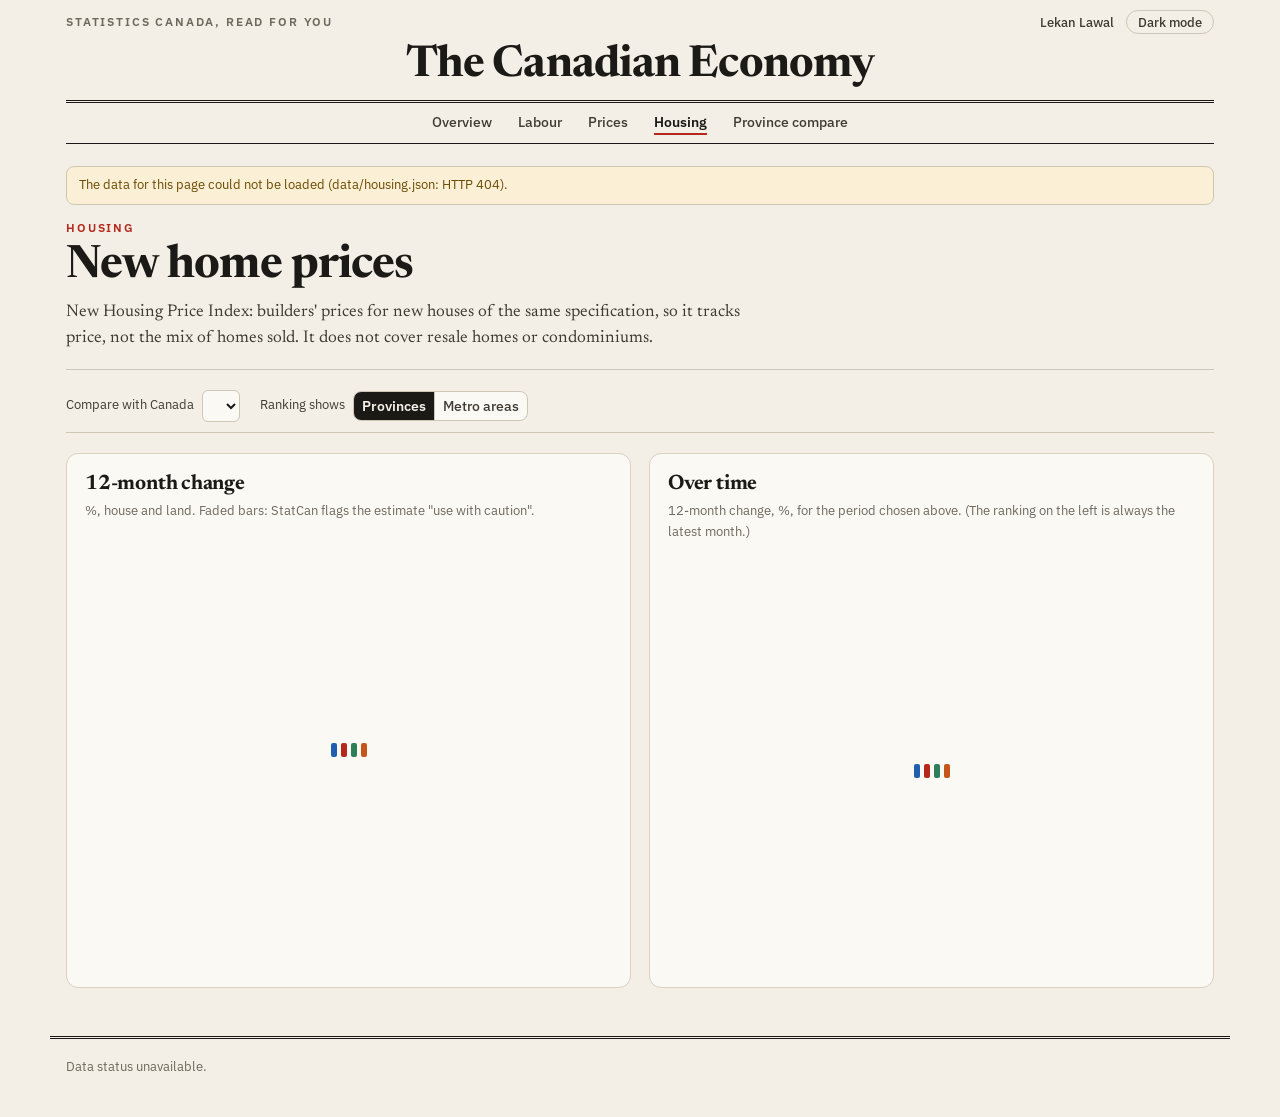
==== commit f312fe57: "Portfolio transitions: load the shared warp so the tour flows between projects" ====
--- a/site/housing.html
+++ b/site/housing.html
@@ -13,6 +13,7 @@
   <script src="assets/plotly.min.js" defer></script>
   <script src="assets/app.js" defer></script>
 <script src="https://lekanlawal1.github.io/portfolio-site/portfolio-bar.js" data-project="econ" defer></script>
+<script src="https://lekanlawal1.github.io/portfolio-site/warp.js"></script>
 </head>
 <body>
 <header id="top"></header>
@@ -111,5 +112,6 @@
 })();
 });
 </script>
+<script type="module" src="https://static.cloudflareinsights.com/beacon.min.js" data-cf-beacon='{"token": "50d455a6ac424591b8acaa97dc3975a9"}'></script>
 </body>
 </html>
--- a/site/assets/style.css
+++ b/site/assets/style.css
@@ -1,226 +1,239 @@
-@import url("https://fonts.googleapis.com/css2?family=Bricolage+Grotesque:opsz,wght@12..96,600;12..96,800&family=Inter:wght@400;500;600;700&display=swap");
-/* Canada Economy Intelligence Platform: one stylesheet for every page.
-   Colours are tokens, defined once for light and once for dark. Dark values are chosen
-   steps of the same ramps, validated against the dark surface, not an automatic inversion. */
+@import url("https://fonts.googleapis.com/css2?family=Newsreader:opsz,wght@6..72,400;6..72,600;6..72,700&family=IBM+Plex+Sans:wght@400;500;600;700&display=swap");
+/* The Canadian Economy: one stylesheet for every page.
+   A broadsheet: newsprint paper, a serif for headlines and numbers, a plain sans for the rest,
+   ruled columns instead of boxes. Charts sit on lighter panels so they read like figures in
+   the paper. Colours are tokens, set once for light and once for dark; the charts read the
+   same tokens, so a theme change redraws them to match. */
 
 :root {
   color-scheme: light;
-  --page: #FFF7EA;
-  --surface: #FFFFFF;
-  --surface-2: #FFF1D6;
-  --ink: #1D1535;
-  --ink-2: #4A4263;
-  --muted: #6E6787;
-  --grid: #EADFCB;
-  --axis: #C9BCA3;
-  --border: rgba(29, 21, 53, 0.14);
-  --edge: #1D1535;               /* the portfolio's ink outline */
-  --accent: #c8102e;           /* Canadian red: brand accent only, never a data colour */
-  --s1: #2a78d6;               /* series slot 1, blue */
-  --s2: #eb6834;               /* series slot 2, orange */
-  --s3: #1baf7a;               /* series slot 3, aqua */
-  --neutral: #a9a79f;          /* de-emphasised marks */
-  --band: rgba(42, 120, 214, 0.10);
-  --pos: #2a78d6;              /* diverging pole: up */
-  --neg: #e34948;              /* diverging pole: down */
-  --good: #006300;
-  --warn-bg: #fff4d6;
-  --warn-ink: #6b4a00;
-  --shadow: 4px 4px 0 var(--edge);
+  --page: #F3EFE6;
+  --surface: #FBF9F4;
+  --surface-2: #ECE6D9;
+  --ink: #1B1A17;
+  --ink-2: #3F3B33;
+  --muted: #6E685D;
+  --grid: #E4DDCE;
+  --axis: #BDB4A2;
+  --rule: #CFC7B6;
+  --border: #D9D1C1;
+  --edge: #1B1A17;
+  --accent: #B5281C;           /* Canadian red: kickers and the brand only, never a data colour */
+  --s1: #1F5FAD;               /* series 1, blue */
+  --s2: #C4561A;               /* series 2, orange */
+  --s3: #2E7D5B;               /* series 3, green */
+  --neutral: #A39C8E;
+  --band: rgba(31, 95, 173, 0.10);
+  --pos: #1F5FAD;
+  --neg: #C0392B;
+  --good: #2E7D32;
+  --warn-bg: #FBEFD5;
+  --warn-ink: #6B4A00;
+  --serif: Newsreader, Georgia, "Times New Roman", serif;
+  --sans: "IBM Plex Sans", system-ui, -apple-system, "Segoe UI", Roboto, sans-serif;
 }
 
 @media (prefers-color-scheme: dark) {
   :root:not([data-theme="light"]) {
     color-scheme: dark;
-    --page: #15112B;
-    --surface: #1D1840;
-    --surface-2: #2A2357;
-    --ink: #FFF4E2;
-    --ink-2: #D6CDEB;
-    --muted: #A79FC4;
-    --grid: #2E2758;
-    --axis: #463D7A;
-    --border: rgba(255, 244, 226, 0.14);
-    --edge: #070513;
-    --accent: #ff5a6e;
-    --s1: #3987e5;
-    --s2: #d95926;
-    --s3: #199e70;
-    --neutral: #5d5c57;
-    --band: rgba(57, 135, 229, 0.16);
-    --pos: #3987e5;
-    --neg: #e66767;
-    --good: #0ca30c;
-    --warn-bg: #3a2f12;
-    --warn-ink: #f5d27a;
-    --shadow: 4px 4px 0 var(--edge);
+    --page: #14130F; --surface: #1C1A16; --surface-2: #27241E;
+    --ink: #EDE7DA; --ink-2: #CFC7B6; --muted: #9C9484;
+    --grid: #2C2922; --axis: #4A453A; --rule: #3A362D; --border: #34302A; --edge: #EDE7DA;
+    --accent: #E2574A; --s1: #5B9BE6; --s2: #E07A3F; --s3: #4FB386; --neutral: #6B655A;
+    --band: rgba(91, 155, 230, 0.14); --pos: #5B9BE6; --neg: #E36A5E; --good: #5CB860;
+    --warn-bg: #3A2F12; --warn-ink: #F5D27A;
   }
 }
 :root[data-theme="dark"] {
   color-scheme: dark;
-  --page: #15112B;
-  --surface: #1D1840;
-  --surface-2: #2A2357;
-  --ink: #FFF4E2;
-  --ink-2: #D6CDEB;
-  --muted: #A79FC4;
-  --grid: #2E2758;
-  --axis: #463D7A;
-  --border: rgba(255, 244, 226, 0.14);
-    --edge: #070513;
-  --accent: #ff5a6e;
-  --s1: #3987e5;
-  --s2: #d95926;
-  --s3: #199e70;
-  --neutral: #5d5c57;
-  --band: rgba(57, 135, 229, 0.16);
-  --pos: #3987e5;
-  --neg: #e66767;
-  --good: #0ca30c;
-  --warn-bg: #3a2f12;
-  --warn-ink: #f5d27a;
-  --shadow: 4px 4px 0 var(--edge);
+  --page: #14130F; --surface: #1C1A16; --surface-2: #27241E;
+  --ink: #EDE7DA; --ink-2: #CFC7B6; --muted: #9C9484;
+  --grid: #2C2922; --axis: #4A453A; --rule: #3A362D; --border: #34302A; --edge: #EDE7DA;
+  --accent: #E2574A; --s1: #5B9BE6; --s2: #E07A3F; --s3: #4FB386; --neutral: #6B655A;
+  --band: rgba(91, 155, 230, 0.14); --pos: #5B9BE6; --neg: #E36A5E; --good: #5CB860;
+  --warn-bg: #3A2F12; --warn-ink: #F5D27A;
 }
 
 * { box-sizing: border-box; }
 html { -webkit-text-size-adjust: 100%; }
-body {
-  margin: 0;
-  background: var(--page);
-  color: var(--ink);
-  font: 15px/1.55 Inter, system-ui, -apple-system, "Segoe UI", Roboto, sans-serif;
-}
-a { color: var(--s1); }
-a:focus-visible, button:focus-visible, select:focus-visible, summary:focus-visible {
-  outline: 2px solid var(--s1); outline-offset: 2px; border-radius: 4px;
-}
-
-/* ---------- header and nav ---------- */
-.top {
-  background: var(--surface);
-  border-bottom: 2.5px solid var(--edge);
-  position: sticky; top: 0; z-index: 10;
-}
-/* the striped band in the project's colour, as on the portfolio */
-.top::after { content: ""; position: absolute; left: 0; right: 0; top: 100%; height: 10px; border-bottom: 2.5px solid var(--edge);
-  background: var(--page) repeating-linear-gradient(-45deg, var(--accent) 0 10px, transparent 10px 20px); }
-h1, h2, .brand, .section-title, .tile .value { font-family: "Bricolage Grotesque", Inter, system-ui, sans-serif; }
-.top-inner {
-  max-width: 1180px; margin: 0 auto; padding: 0 16px;
-  display: flex; align-items: center; gap: 20px; min-height: 56px; flex-wrap: wrap;
-}
-.brand { display: flex; align-items: center; gap: 10px; font-weight: 800; letter-spacing: -0.02em; font-size: 16px; color: var(--ink); text-decoration: none; }
-.home-link { font-size: 13px; font-weight: 700; color: var(--ink); text-decoration: none; padding: 4px 11px; border: 2px solid var(--edge); border-radius: 999px; background: var(--surface); box-shadow: 2px 2px 0 var(--edge); white-space: nowrap; }
-.home-link:hover { transform: translate(-1px, -1px); }
-.brand-mark { width: 22px; height: 22px; flex: none; }
-.nav { display: flex; gap: 4px; flex-wrap: wrap; margin-left: auto; }
-.nav a {
-  color: var(--ink-2); text-decoration: none; padding: 6px 10px; border-radius: 6px; font-size: 14px;
-}
-.nav a:hover { background: var(--surface-2); color: var(--ink); }
-.nav a[aria-current="page"] { color: var(--ink); background: var(--surface-2); font-weight: 700; box-shadow: inset 0 0 0 2px var(--edge); }
-.theme-btn {
-  border: 2px solid var(--edge); background: var(--surface); color: var(--ink);
-  border-radius: 999px; padding: 4px 11px; cursor: pointer; font: inherit; font-size: 13px; font-weight: 700; box-shadow: 2px 2px 0 var(--edge);
-}
-
-main { max-width: 1180px; margin: 0 auto; padding: 36px 16px 48px; }
-.page-head { margin: 8px 0 20px; }
-.page-head h1 { font-size: 38px; line-height: 1.05; margin: 0 0 8px; letter-spacing: -0.035em; font-weight: 800; }
-.page-head p { margin: 0; color: var(--ink-2); max-width: 760px; }
-.eyebrow { color: var(--accent); font-size: 13px; font-weight: 600; letter-spacing: 0.02em; margin-bottom: 4px; }
-
-/* ---------- filters: one row above the charts it scopes ---------- */
-.filters {
-  display: flex; gap: 12px; align-items: center; flex-wrap: wrap;
-  margin: 0 0 18px; padding: 10px 12px; background: var(--surface);
-  border: 2.5px solid var(--edge); border-radius: 14px; box-shadow: var(--shadow);
-}
-.filters label { font-size: 13px; color: var(--ink-2); display: flex; align-items: center; gap: 8px; }
+body { margin: 0; background: var(--page); color: var(--ink); font: 15px/1.6 var(--sans); }
+a { color: var(--s1); text-underline-offset: 2px; }
+a:focus-visible, button:focus-visible, select:focus-visible, summary:focus-visible, input:focus-visible {
+  outline: 2px solid var(--s1); outline-offset: 2px; border-radius: 3px;
+}
+.kicker, .eyebrow { font: 600 11.5px/1.3 var(--sans); letter-spacing: .16em; text-transform: uppercase; color: var(--accent); }
+
+/* ---------- masthead ---------- */
+.top { max-width: 1180px; margin: 0 auto; padding: 0 16px; }
+.mast-bar { display: flex; align-items: center; gap: 12px; padding: 10px 0 0; font-size: 12.5px; color: var(--muted); }
+.mast-bar .kicker { color: var(--muted); }
+.mast-bar .spacer { margin-left: auto; }
+.home-link { color: var(--ink-2); text-decoration: none; font-weight: 500; white-space: nowrap; }
+.home-link:hover { color: var(--ink); text-decoration: underline; }
+.theme-btn { font: 500 12.5px var(--sans); color: var(--ink-2); background: transparent; border: 1px solid var(--rule);
+  border-radius: 999px; padding: 3px 11px; cursor: pointer; }
+.theme-btn:hover { color: var(--ink); border-color: var(--ink-2); }
+.brand { display: block; text-align: center; color: var(--ink); text-decoration: none;
+  font: 700 clamp(30px, 5vw, 44px)/1 var(--serif); letter-spacing: -.02em; padding: 10px 0 12px; }
+.top.front .brand { font-size: clamp(38px, 8.5vw, 76px); padding: 6px 0 14px; }
+.nav { display: flex; justify-content: center; gap: 4px 26px; flex-wrap: wrap; padding: 8px 0;
+  border-top: 3px double var(--edge); border-bottom: 1px solid var(--edge); }
+.nav a { color: var(--ink-2); text-decoration: none; font: 500 13.5px var(--sans); padding: 2px 0; border-bottom: 2px solid transparent; }
+.nav a:hover { color: var(--ink); }
+.nav a[aria-current="page"] { color: var(--ink); font-weight: 600; border-bottom-color: var(--accent); }
+
+main { max-width: 1180px; margin: 0 auto; padding: 22px 16px 48px; }
+.page-head { margin: 8px 0 22px; padding-bottom: 16px; border-bottom: 1px solid var(--rule); }
+.page-head h1 { font: 700 clamp(30px, 5vw, 46px)/1.05 var(--serif); letter-spacing: -.02em; margin: 6px 0 10px; }
+.page-head p { margin: 0; color: var(--ink-2); max-width: 68ch; font: 400 17px/1.55 var(--serif); }
+h1, h2, h3 { font-family: var(--serif); }
+
+/* ---------- filters ---------- */
+.filters { display: flex; gap: 12px 20px; align-items: center; flex-wrap: wrap; margin: 0 0 20px; padding: 10px 0;
+  border-top: 1px solid var(--rule); border-bottom: 1px solid var(--rule); }
+.filters label { font-size: 13px; color: var(--ink-2); display: flex; align-items: center; gap: 8px; min-width: 0; max-width: 100%; flex-wrap: wrap; }
+.page-head + .filters { border-top: 0; margin-top: -12px; }
 select { max-width: 100%; min-width: 0; }
-.filters label { min-width: 0; max-width: 100%; flex-wrap: wrap; }
 #scorecard th { white-space: normal; vertical-align: bottom; min-width: 64px; }
-select, .seg button {
-  font: inherit; font-size: 14px; color: var(--ink); background: var(--surface);
-  border: 2px solid var(--edge); border-radius: 8px; padding: 5px 8px;
-}
-.seg { display: inline-flex; border: 2px solid var(--edge); border-radius: 10px; overflow: hidden; }
+select, .seg button { font: 500 13.5px var(--sans); color: var(--ink); background: var(--surface);
+  border: 1px solid var(--rule); border-radius: 6px; padding: 5px 8px; }
+.seg { display: inline-flex; flex-wrap: wrap; border: 1px solid var(--rule); border-radius: 8px; overflow: hidden; background: var(--surface); }
 .seg button { border: 0; border-radius: 0; cursor: pointer; background: transparent; color: var(--ink-2); }
-.seg button[aria-pressed="true"] { background: var(--accent); color: #fff; font-weight: 700; }
-
+.seg button + button { border-left: 1px solid var(--rule); }
+.seg button[aria-pressed="true"] { background: var(--ink); color: var(--page); font-weight: 600; }
 .range { display: flex; flex-wrap: wrap; gap: 8px 14px; align-items: center; }
 .custom-range { display: flex; flex-wrap: wrap; gap: 8px 16px; }
 .custom-range[hidden] { display: none; }
 .pick { display: inline-flex; align-items: center; gap: 6px; }
 .pick-label { font-size: 13px; color: var(--ink-2); }
 .range-note { flex-basis: 100%; font-size: 12.5px; color: var(--muted); }
-.seg { flex-wrap: wrap; }
-
-/* ---------- cards and grid ---------- */
+
+/* ---------- figures (chart panels) and grid ---------- */
 .grid { display: grid; gap: 18px; }
 .grid-2 { grid-template-columns: repeat(2, minmax(0, 1fr)); }
 .grid-3 { grid-template-columns: repeat(3, minmax(0, 1fr)); }
 @media (max-width: 900px) { .grid-2, .grid-3 { grid-template-columns: minmax(0, 1fr); } }
-@media (min-width: 560px) and (max-width: 900px) { .tiles.grid-3 { grid-template-columns: repeat(2, minmax(0, 1fr)); } }
-
-.card {
-  background: var(--surface); border: 2.5px solid var(--edge); border-radius: 16px;
-  padding: 16px 16px 12px; box-shadow: var(--shadow); min-width: 0;
-}
-.card h2 { font-size: 18px; margin: 0 0 2px; letter-spacing: -0.02em; font-weight: 800; }
-.card .sub { color: var(--ink-2); font-size: 13px; margin: 0 0 8px; }
+
+.card { background: var(--surface); border: 1px solid var(--border); border-radius: 12px; padding: 18px 18px 14px; min-width: 0; }
+.card h2 { font: 700 21px/1.2 var(--serif); margin: 0 0 4px; letter-spacing: -.01em; }
+.card .sub { color: var(--muted); font-size: 13px; margin: 0 0 10px; }
 .card .note { color: var(--muted); font-size: 12.5px; margin: 8px 0 0; }
-.section-title { font-size: 24px; margin: 36px 0 14px; letter-spacing: -0.03em; font-weight: 800; }
-
-.chart { width: 100%; height: 320px; }
-/* Bouncing bars in each chart until it's drawn: a little bar chart coming to life.
-   Adapted from a loader on Uiverse.io by satyamchaudharydev (MIT). */
-.chart { position: relative; }
+.section-title { font: 700 clamp(24px, 3.4vw, 30px)/1.15 var(--serif); letter-spacing: -.015em; margin: 44px 0 16px;
+  padding-top: 12px; border-top: 3px double var(--edge); }
+
+.chart { position: relative; width: 100%; height: 320px; }
+.chart.tall { height: 420px; }
+.chart.short { height: 240px; }
+/* Bouncing bars in each chart until it's drawn. Adapted from a loader on Uiverse.io by
+   satyamchaudharydev (MIT). */
 .chart > .loading-bars { position: absolute; inset: 0; margin: auto; width: 44px; height: 30px; display: flex; align-items: flex-end; justify-content: center; gap: 4px; }
-.loading-bars i { width: 7px; height: 14px; background: var(--s1); border: 1.5px solid var(--edge); border-radius: 2px;
-  transform-origin: bottom; animation: loading-bars-grow 1s ease-in-out infinite; }
+.loading-bars i { width: 6px; height: 14px; background: var(--s1); border-radius: 2px; transform-origin: bottom; animation: loading-bars-grow 1s ease-in-out infinite; }
 .loading-bars i:nth-child(2) { animation-delay: .15s; background: var(--accent); }
 .loading-bars i:nth-child(3) { animation-delay: .3s; background: var(--s3); }
 .loading-bars i:nth-child(4) { animation-delay: .45s; background: var(--s2); }
 @keyframes loading-bars-grow { 0%, 100% { transform: scaleY(1); } 50% { transform: scaleY(1.9); } }
 @media (prefers-reduced-motion: reduce) { .loading-bars i { animation-duration: 2.4s; } }
-.chart.tall { height: 420px; }
-.chart.short { height: 240px; }
-
-/* ---------- "what it means for you" ---------- */
-.sowhat-head { display: flex; flex-wrap: wrap; align-items: baseline; justify-content: space-between; gap: 8px 16px; margin-top: 36px; }
-.sowhat-head .section-title { margin: 0; }
+
+/* ---------- front page ---------- */
+.dateline { display: flex; justify-content: space-between; flex-wrap: wrap; gap: 4px 16px; font-size: 12.5px; color: var(--muted);
+  padding: 0 0 14px; margin-top: -10px; }
+.front-grid { display: grid; grid-template-columns: minmax(0, 1.75fr) minmax(0, 1fr); }
+.lead { padding-right: 28px; border-right: 1px solid var(--rule); }
+.lead h1 { font: 700 clamp(30px, 4.6vw, 48px)/1.06 var(--serif); letter-spacing: -.02em; margin: 6px 0 14px; text-wrap: balance; }
+.lead .standfirst { font: 400 19px/1.5 var(--serif); color: var(--ink-2); margin: 0 0 14px; }
+.lead .copy p { font: 400 18px/1.62 var(--serif); margin: 0 0 14px; }
+.lead .copy p:first-child::first-letter { float: left; font: 700 62px/.82 var(--serif); margin: 6px 10px 0 0; color: var(--ink); }
+.more-btn { display: none; }
+@media (max-width: 860px) {
+  /* phones: the first paragraph, then the numbers; the rest of the briefing is a tap away */
+  .copy:not(.open) p:not(:first-child) { display: none; }
+  .more-btn:not([hidden]) { display: inline-block; font: 600 13.5px var(--sans); color: var(--ink); background: none; border: 0;
+    border-bottom: 1px solid var(--ink); padding: 0 0 1px; margin: 0 0 14px; cursor: pointer; }
+}
+.byline { font-size: 12.5px; color: var(--muted); border-top: 1px solid var(--rule); padding-top: 10px; margin: 6px 0 0; }
+.numbers { padding-left: 28px; }
+.numbers h2 { font: 600 11.5px var(--sans); letter-spacing: .16em; text-transform: uppercase; margin: 2px 0 4px; color: var(--ink); }
+.num-row { display: grid; grid-template-columns: minmax(0, 1fr) 76px minmax(78px, auto); gap: 12px; align-items: center;
+  padding: 11px 0; border-bottom: 1px solid var(--rule); }
+.num-row:last-child { border-bottom: 0; }
+.num-row .l { font: 600 17px/1.2 var(--serif); }
+.num-row .m { font-size: 12px; color: var(--muted); line-height: 1.4; margin-top: 2px; }
+.num-row .v { font: 700 26px/1 var(--serif); text-align: right; font-variant-numeric: tabular-nums; letter-spacing: -.01em; white-space: nowrap; }
+.num-row svg { width: 76px; height: 28px; display: block; }
+.pill { display: inline-block; font-size: 11px; padding: 0 6px; border-radius: 999px; border: 1px solid var(--rule); color: var(--muted); white-space: nowrap; }
+.pill.sig { border-color: var(--ink-2); color: var(--ink); }
+@media (max-width: 860px) {
+  .front-grid { grid-template-columns: minmax(0, 1fr); }
+  .lead { padding: 0; border: 0; }
+  .numbers { padding: 16px 0 0; margin-top: 18px; border-top: 3px double var(--edge); }
+}
+@media (min-width: 561px) and (max-width: 860px) {
+  /* tablets: the numbers in two columns rather than one long, mostly empty list */
+  #tiles { display: grid; grid-template-columns: repeat(2, minmax(0, 1fr)); column-gap: 32px; }
+  .num-row:last-child { border-bottom: 1px solid var(--rule); }
+  .num-row:nth-last-child(-n+2) { border-bottom: 0; }
+}
+@media (max-width: 420px) {
+  .num-row { grid-template-columns: minmax(0, 1fr) 54px auto; gap: 8px; }
+  .num-row svg { width: 54px; }
+  .num-row .v { font-size: 23px; }
+  .lead .copy p { font-size: 17px; }
+}
+
+/* ---------- what it means for you: three ruled columns ---------- */
+.sowhat-head { display: flex; flex-wrap: wrap; align-items: baseline; justify-content: space-between; gap: 8px 16px;
+  margin-top: 44px; padding-top: 12px; border-top: 3px double var(--edge); }
+.sowhat-head .section-title { margin: 0; padding: 0; border: 0; }
 .sowhat-geo { font-size: 13px; color: var(--ink-2); display: inline-flex; align-items: center; gap: 8px; }
-.sowhat-sub { color: var(--ink-2); font-size: 13.5px; margin: 6px 0 14px; max-width: 760px; }
+.sowhat-sub { color: var(--muted); font-size: 13.5px; margin: 6px 0 18px; max-width: 72ch; }
+.columns { display: grid; grid-template-columns: repeat(3, minmax(0, 1fr)); }
+.columns > * { padding: 0 22px; border-left: 1px solid var(--rule); min-width: 0; }
+.columns > :first-child { padding-left: 0; border-left: 0; }
+.columns > :last-child { padding-right: 0; }
+@media (max-width: 860px) {
+  .columns { grid-template-columns: minmax(0, 1fr); }
+  .columns > * { padding: 16px 0; border-left: 0; border-top: 1px solid var(--rule); }
+  .columns > :first-child { padding-top: 0; border-top: 0; }
+}
 .sowhat-card { display: flex; flex-direction: column; gap: 6px; }
-.sowhat-card h3 { font-family: "Bricolage Grotesque", Inter, sans-serif; font-weight: 800; font-size: 22px; letter-spacing: -0.02em; line-height: 1.15; margin: 0 0 2px; }
-.sowhat-card p { margin: 0; font-size: 14px; color: var(--ink-2); }
-.sowhat-card p.note { margin-top: auto; padding-top: 6px; font-size: 12px; color: var(--muted); }
-.sowhat-who { display: inline-flex; align-items: center; gap: 8px; align-self: flex-start; font-size: 12px; font-weight: 700; color: var(--ink);
-  border: 2px solid var(--edge); border-radius: 999px; padding: 2px 10px 2px 4px; background: var(--surface-2); }
-.sowhat-who span { display: inline-grid; place-items: center; width: 20px; height: 20px; border-radius: 50%; background: var(--accent); color: #fff; font-size: 12px; }
-
-/* ---------- stat tiles ---------- */
-.tile { display: flex; flex-direction: column; gap: 2px; }
-.tile .label { font-size: 13px; color: var(--ink-2); }
-.tile .value { font-size: 36px; font-weight: 800; line-height: 1.12; letter-spacing: -0.03em; }
-.tile .delta { font-size: 13px; color: var(--ink-2); }
-.tile .asof { font-size: 12px; color: var(--muted); margin-top: auto; }
-.tile svg { width: 100%; height: 40px; margin: 6px 0 2px; display: block; }
-.pill {
-  display: inline-block; font-size: 11.5px; padding: 1px 7px; border-radius: 999px;
-  border: 1px solid var(--border); color: var(--ink-2); white-space: nowrap;
-}
-.pill.sig { border-color: var(--ink-2); color: var(--ink); }
+.sowhat-who { font: 600 11.5px var(--sans); letter-spacing: .16em; text-transform: uppercase; color: var(--accent); }
+.sowhat-card h3 { font: 700 24px/1.15 var(--serif); letter-spacing: -.01em; margin: 0 0 4px; }
+.sowhat-card p { margin: 0; font-size: 14.5px; color: var(--ink-2); }
+.sowhat-card p.note { margin-top: auto; padding-top: 8px; font-size: 12px; color: var(--muted); }
+
+/* ---------- forecasts: the chart stays while the story scrolls ---------- */
+.story { display: grid; grid-template-columns: minmax(0, 1.5fr) minmax(0, 1fr); gap: 28px; align-items: start; }
+.story-figure { position: sticky; top: 16px; transition: opacity .25s; }
+.story-figure.swap { opacity: .35; }
+.story-steps { display: flex; flex-direction: column; }
+.step { min-height: 72vh; display: flex; flex-direction: column; justify-content: center; padding: 18px 0;
+  opacity: .38; transition: opacity .3s; }
+.step:first-child { min-height: 52vh; justify-content: flex-start; }
+.step:last-child { min-height: 60vh; }
+.step.on { opacity: 1; }
+.step .kicker { margin-bottom: 4px; }
+.step h3 { font: 700 26px/1.15 var(--serif); margin: 0 0 8px; letter-spacing: -.01em; }
+.step p { font: 400 17px/1.55 var(--serif); margin: 0 0 10px; color: var(--ink-2); }
+.step .big { font: 700 44px/1 var(--serif); color: var(--ink); letter-spacing: -.02em; margin: 2px 0 8px; font-variant-numeric: tabular-nums; }
+.step .big small { font: 500 14px var(--sans); color: var(--muted); letter-spacing: 0; margin-left: 6px; }
+@media (max-width: 860px) {
+  .story { grid-template-columns: minmax(0, 1fr); gap: 0; }
+  .story-figure { top: 0; z-index: 2; padding: 8px 0; background: var(--page); }
+  .story-figure .card { padding: 12px 12px 8px; }
+  .story-figure .chart { height: 230px; }
+  .story-figure details.data { display: none; }
+  .step, .step:first-child, .step:last-child { min-height: 0; padding: 26px 0 34px; justify-content: flex-start; }
+}
+@media (prefers-reduced-motion: reduce) { .story-figure, .step { transition: none; } }
 
 /* ---------- table views ---------- */
 details.data { margin-top: 8px; }
-details.data summary { cursor: pointer; color: var(--ink-2); font-size: 13px; }
-.table-wrap { max-height: 280px; overflow: auto; margin-top: 8px; border: 2px solid var(--edge); border-radius: 10px; }
+details.data summary { cursor: pointer; color: var(--muted); font-size: 13px; }
+.table-wrap { max-height: 280px; overflow: auto; margin-top: 8px; border: 1px solid var(--border); border-radius: 8px; }
 table { border-collapse: collapse; width: 100%; font-size: 13px; }
 th, td { padding: 6px 10px; text-align: right; border-bottom: 1px solid var(--grid); white-space: nowrap; }
 th:first-child, td:first-child { text-align: left; }
-th { position: sticky; top: 0; background: var(--surface-2); font-weight: 700; color: var(--ink); }
+th { position: sticky; top: 0; background: var(--surface-2); font-weight: 600; color: var(--ink); }
 td { font-variant-numeric: tabular-nums; }
 th.sortable { cursor: pointer; }
 th.sortable:hover { color: var(--ink); }
@@ -229,87 +242,74 @@
 .anoms { list-style: none; margin: 0; padding: 0; }
 .anoms li { padding: 10px 0; border-bottom: 1px solid var(--grid); display: flex; gap: 12px; align-items: baseline; }
 .anoms li:last-child { border-bottom: 0; }
-.anoms .z { font-variant-numeric: tabular-nums; color: var(--ink-2); font-size: 13px; min-width: 64px; }
-.notice {
-  background: var(--warn-bg); color: var(--warn-ink); border-radius: 12px; border: 2px dashed var(--edge);
-  padding: 8px 12px; font-size: 13px; margin: 0 0 16px;
-}
-.verdict { font-size: 13px; padding: 8px 10px; border-radius: 8px; background: var(--surface-2); color: var(--ink-2); margin-top: 8px; }
+.anoms .z { font-variant-numeric: tabular-nums; color: var(--muted); font-size: 13px; min-width: 64px; }
+.notice { background: var(--warn-bg); color: var(--warn-ink); border-radius: 8px; border: 1px solid var(--rule); padding: 8px 12px; font-size: 13px; margin: 0 0 16px; }
+.verdict { font-size: 13px; padding: 10px 12px; border-left: 3px solid var(--ink); background: var(--surface-2); color: var(--ink-2); margin-top: 8px; border-radius: 0 6px 6px 0; }
 .verdict b { color: var(--ink); }
 
 /* ---------- footer ---------- */
-footer {
-  max-width: 1180px; margin: 0 auto; padding: 24px 16px 40px; color: var(--muted); font-size: 13px;
-  border-top: 2px dashed var(--border);
-}
+footer { max-width: 1180px; margin: 0 auto; padding: 18px 16px 40px; color: var(--muted); font-size: 13px; border-top: 3px double var(--edge); }
 footer a { color: var(--ink-2); }
 .health { display: inline-flex; align-items: center; gap: 6px; }
 .dot { width: 8px; height: 8px; border-radius: 50%; display: inline-block; }
 
 @media (max-width: 560px) {
-  .page-head h1 { font-size: 28px; }
-  .home-link { order: 2; padding: 3px 9px; font-size: 12px; }
-  .tile .value { font-size: 28px; }
+  main { padding-top: 16px; }
   .chart { height: 280px; }
   .chart.tall { height: 360px; }
-  /* Phones: brand and theme button share row one; page links become one swipeable row.
-     The header stops being sticky so it never covers a fifth of a small screen. */
-  .top { position: relative; }
-  main { padding-top: 28px; }
-  .top-inner { gap: 6px 12px; padding-top: 8px; padding-bottom: 6px; }
-  .theme-btn { order: 2; margin-left: 0; padding: 3px 9px; }
-  .brand { margin-right: auto; }
-  .brand { font-size: 14px; gap: 8px; }
-  .nav { order: 3; width: 100%; margin: 0 -16px; padding: 0 16px; flex-wrap: nowrap; overflow-x: auto;
-         scrollbar-width: none; -webkit-overflow-scrolling: touch; }
+  .mast-bar .kicker { display: none; }
+  .mast-bar .spacer { margin-left: 0; flex: 1; }
+  .home-link { order: -1; }
+  .nav { justify-content: flex-start; flex-wrap: nowrap; overflow-x: auto; gap: 20px; margin: 0 -16px; padding: 8px 16px;
+    scrollbar-width: none; -webkit-overflow-scrolling: touch; }
   .nav::-webkit-scrollbar { display: none; }
   .nav a { white-space: nowrap; }
 }
-@media (max-width: 560px) { .brand-long { display: none; } .brand { font-size: 15px; } }
-@media print { .top, .filters, details.data, .theme-btn { display: none; } }
+@media print { .mast-bar, .filters, details.data, .theme-btn { display: none; } }
 
 /* ---- your inflation rate */
 .mine { align-items: start; }
 .mine-tools { display: flex; gap: 8px; flex-wrap: wrap; margin-bottom: 10px; }
-.mine-btn { font: 600 13px Inter, sans-serif; padding: 6px 12px; border: 2px solid var(--edge); border-radius: 999px; background: var(--surface-2); color: var(--ink); cursor: pointer; }
-.mine-btn:hover { background: var(--surface); }
+.mine-btn { font: 500 13px var(--sans); padding: 6px 12px; border: 1px solid var(--rule); border-radius: 999px; background: var(--page); color: var(--ink); cursor: pointer; }
+.mine-btn:hover { border-color: var(--ink-2); }
 .mine-row { display: grid; grid-template-columns: minmax(0, 1fr) 128px; gap: 12px; align-items: center; padding: 8px 0; border-top: 1px solid var(--grid); }
 .mine-row:first-child { border-top: 0; }
-.mine-label b { display: block; font-size: 14px; }
+.mine-label b { display: block; font-size: 14px; font-weight: 600; }
 .mine-label small { display: block; font-size: 12px; color: var(--muted); line-height: 1.35; }
-.mine-input { display: flex; align-items: center; gap: 4px; border: 2px solid var(--border); border-radius: 10px; padding: 0 8px; background: var(--surface); }
+.mine-input { display: flex; align-items: center; gap: 4px; border: 1px solid var(--rule); border-radius: 8px; padding: 0 8px; background: var(--page); }
 .mine-input:focus-within { border-color: var(--s1); }
 .mine-input span { color: var(--muted); font-weight: 600; }
-.mine-input input { width: 100%; border: 0; background: transparent; color: var(--ink); font: 600 15px Inter, sans-serif; padding: 8px 0; text-align: right; font-variant-numeric: tabular-nums; }
+.mine-input input { width: 100%; border: 0; background: transparent; color: var(--ink); font: 600 15px var(--sans); padding: 8px 0; text-align: right; font-variant-numeric: tabular-nums; }
 .mine-input input:focus { outline: none; }
 .mine-total { margin: 10px 0 0; font-size: 14px; color: var(--ink-2); text-align: right; }
-.mine-hero { display: grid; grid-template-columns: 1fr 1fr; gap: 10px; }
-.mine-hero div { background: var(--surface-2); border-radius: 14px; padding: 12px 14px; }
-.mine-hero span { display: block; font-size: 12.5px; color: var(--ink-2); font-weight: 600; }
-.mine-hero b { display: block; font: 800 34px/1.1 "Bricolage Grotesque", Inter, sans-serif; letter-spacing: -0.03em; color: var(--ink); margin-top: 2px; font-variant-numeric: tabular-nums; }
-.mine-hero div:last-child b { color: var(--ink-2); }
-.mine-sentence { font-size: 14.5px; color: var(--ink); margin: 12px 0 4px; }
-.mine-h3 { font-size: 15px; margin: 16px 0 4px; }
+.mine-hero { display: grid; grid-template-columns: 1fr 1fr; gap: 0; border-top: 1px solid var(--rule); border-bottom: 1px solid var(--rule); }
+.mine-hero div { padding: 12px 0; }
+.mine-hero div + div { padding-left: 16px; border-left: 1px solid var(--rule); }
+.mine-hero span { display: block; font-size: 12.5px; color: var(--muted); font-weight: 500; }
+.mine-hero b { display: block; font: 700 40px/1.05 var(--serif); letter-spacing: -.02em; color: var(--ink); margin-top: 2px; font-variant-numeric: tabular-nums; }
+.mine-hero div:last-child b { color: var(--muted); }
+.mine-sentence { font: 400 16.5px/1.55 var(--serif); color: var(--ink); margin: 14px 0 4px; }
+.mine-h3 { font: 700 17px var(--serif); margin: 16px 0 4px; }
 .mine-legend { font-size: 12px; color: var(--muted); margin: 0 0 8px; display: flex; flex-wrap: wrap; align-items: center; gap: 4px 10px; }
 .mine-legend i { display: inline-block; width: 10px; height: 10px; border-radius: 2px; margin-right: -6px; }
 .mine-legend i.up, .mine-track .fill.up { background: var(--pos); }
 .mine-legend i.down, .mine-track .fill.down { background: var(--neg); }
 .mine-legend span { margin-left: auto; }
-.mine-bar { display: grid; grid-template-columns: minmax(0, 150px) minmax(0, 1fr) 76px; gap: 10px; align-items: center; padding: 4px 2px; border-radius: 6px; cursor: default; }
+.mine-bar { display: grid; grid-template-columns: minmax(0, 150px) minmax(0, 1fr) 76px; gap: 10px; align-items: center; padding: 4px 2px; border-radius: 4px; cursor: default; }
 .mine-bar:hover, .mine-bar:focus { background: var(--surface-2); outline: none; }
 .mine-bar-label { font-size: 13px; color: var(--ink); white-space: nowrap; overflow: hidden; text-overflow: ellipsis; }
 .mine-bar-val { font-size: 13px; color: var(--ink-2); text-align: right; font-variant-numeric: tabular-nums; }
 .mine-track { position: relative; height: 14px; }
 .mine-track .zero { position: absolute; left: 50%; top: -3px; bottom: -3px; width: 1px; background: var(--axis); }
-.mine-track .fill { position: absolute; top: 2px; height: 10px; border-radius: 4px; }
+.mine-track .fill { position: absolute; top: 2px; height: 10px; border-radius: 2px; }
 .mine-table { margin-top: 10px; font-size: 13px; }
-.mine-table summary { cursor: pointer; font-weight: 600; color: var(--ink-2); }
+.mine-table summary { cursor: pointer; font-weight: 500; color: var(--muted); }
 .mine-table table { width: 100%; border-collapse: collapse; margin-top: 6px; }
 .mine-table th, .mine-table td { padding: 5px 6px; border-bottom: 1px solid var(--grid); text-align: left; }
 .mine-table .n { text-align: right; font-variant-numeric: tabular-nums; }
 .mine-result .note { font-size: 12px; color: var(--muted); margin: 12px 0 0; }
 .mine-tip { position: absolute; z-index: 30; max-width: 260px; background: var(--ink); color: var(--page); font-size: 12.5px; line-height: 1.45;
-  padding: 8px 10px; border-radius: 10px; pointer-events: none; box-shadow: 0 6px 20px rgba(0,0,0,.18); }
+  padding: 8px 10px; border-radius: 8px; pointer-events: none; box-shadow: 0 6px 20px rgba(0,0,0,.18); }
 .mine-tip b { display: block; margin-bottom: 2px; }
 @media (max-width: 560px) {
   .mine-row { grid-template-columns: minmax(0, 1fr) 110px; }
@@ -317,6 +317,6 @@
   .mine-bar-label { grid-area: label; white-space: normal; }
   .mine-bar-val { grid-area: val; }
   .mine-track { grid-area: track; }
-  .mine-hero b { font-size: 28px; }
-}
-#mine-section { scroll-margin-top: 84px; }
+  .mine-hero b { font-size: 32px; }
+}
+#mine-section { scroll-margin-top: 16px; }
